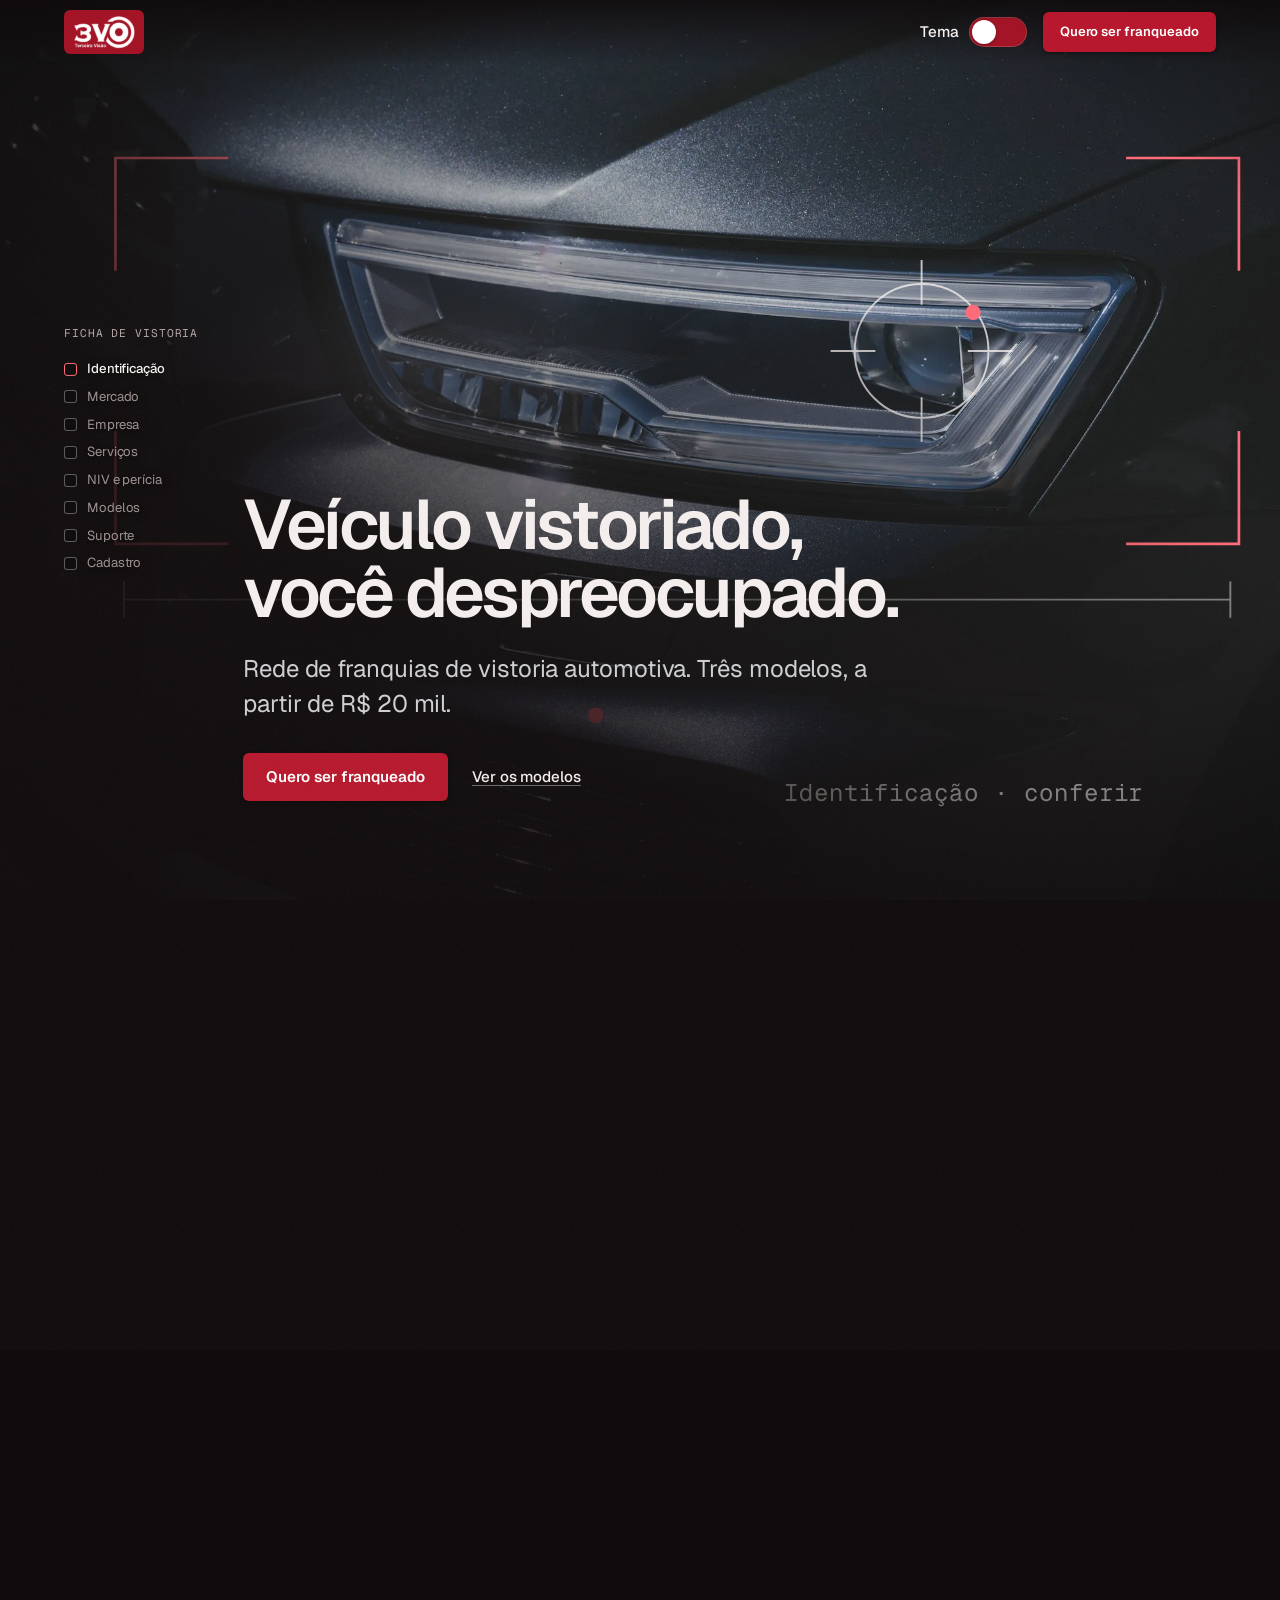
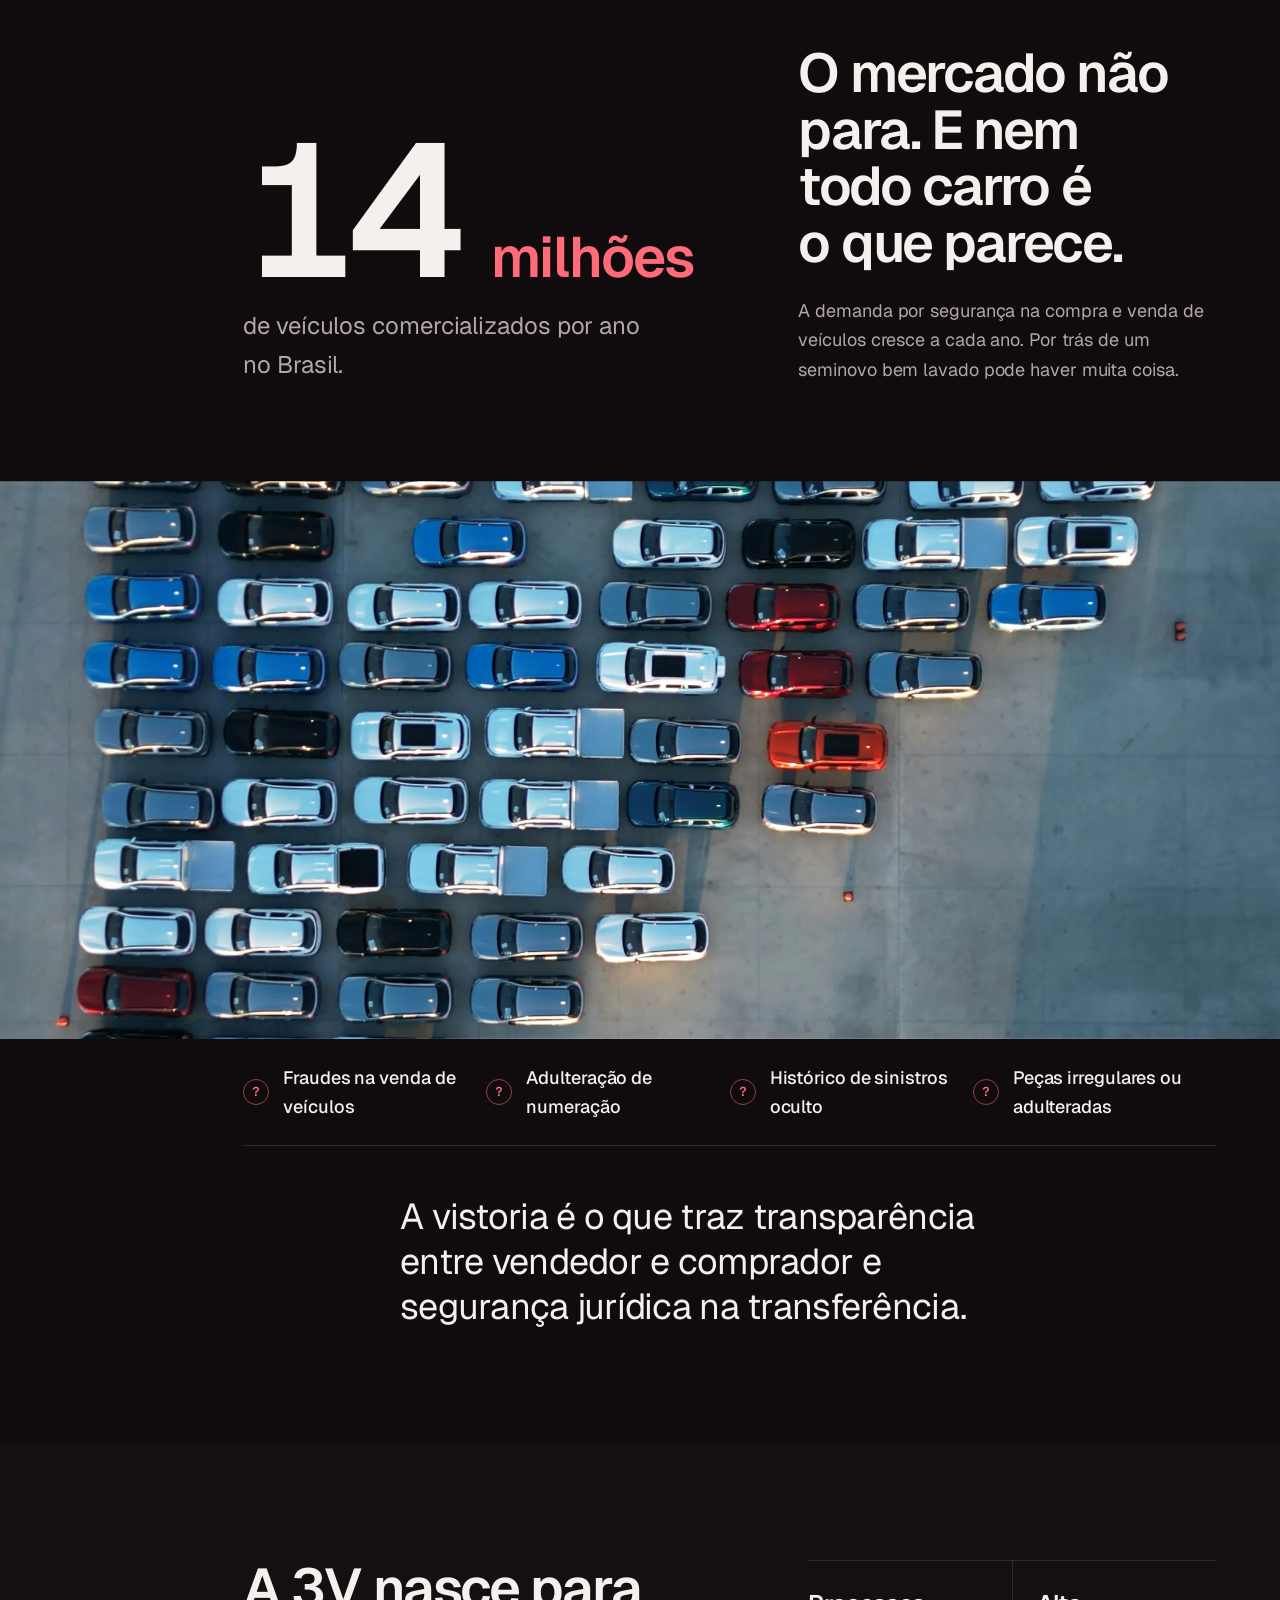
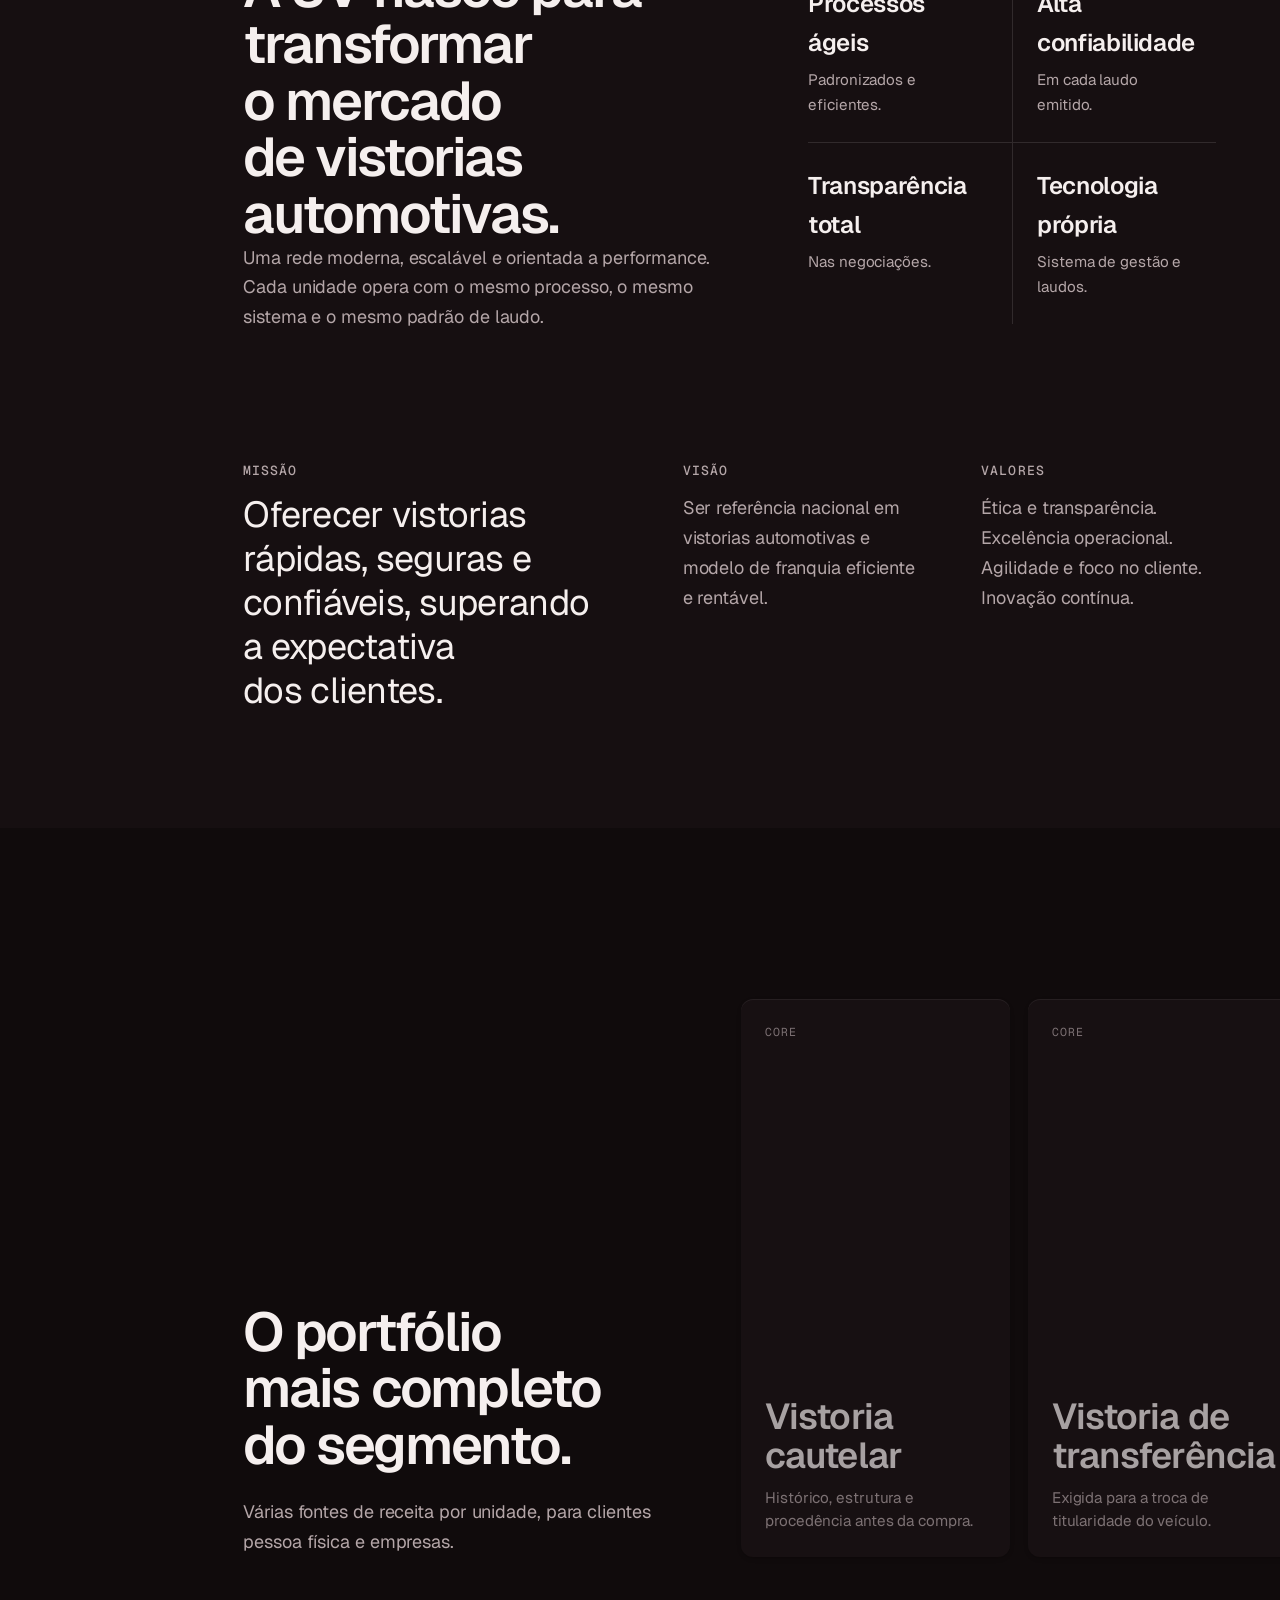
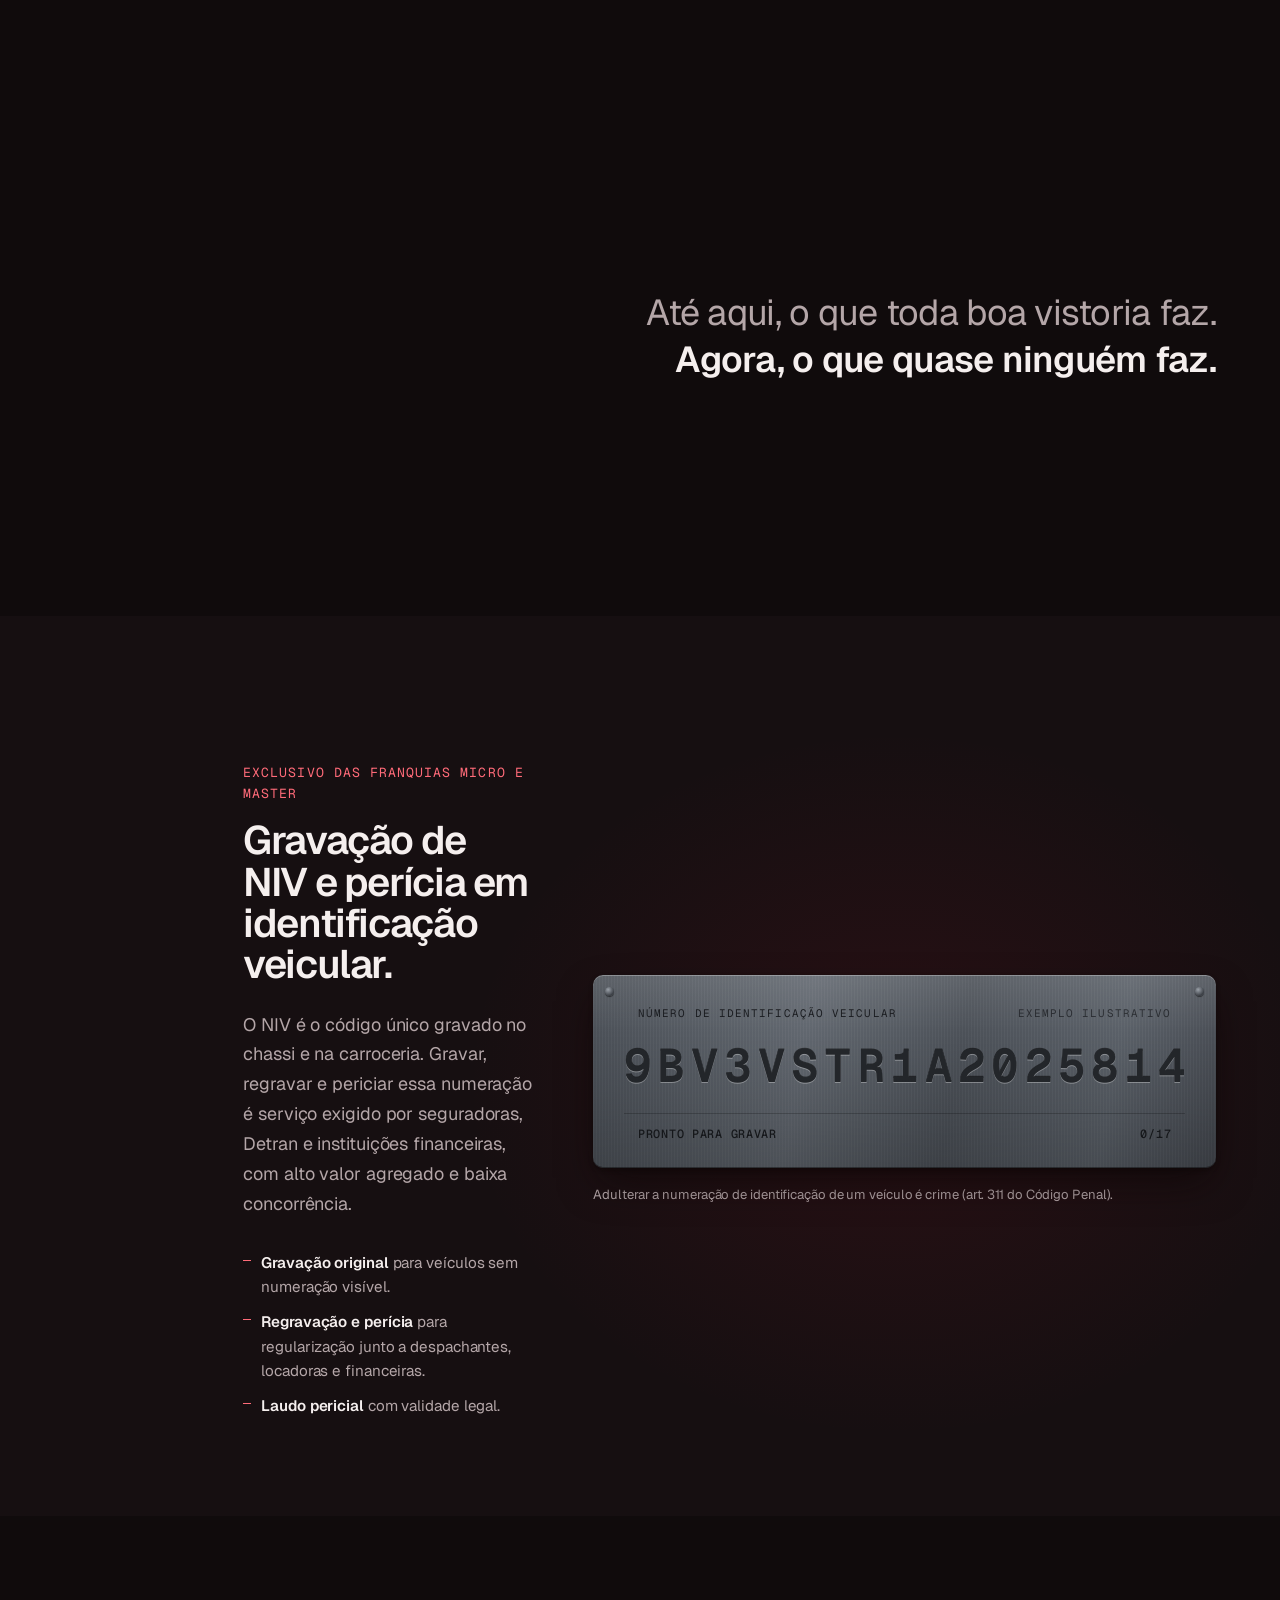
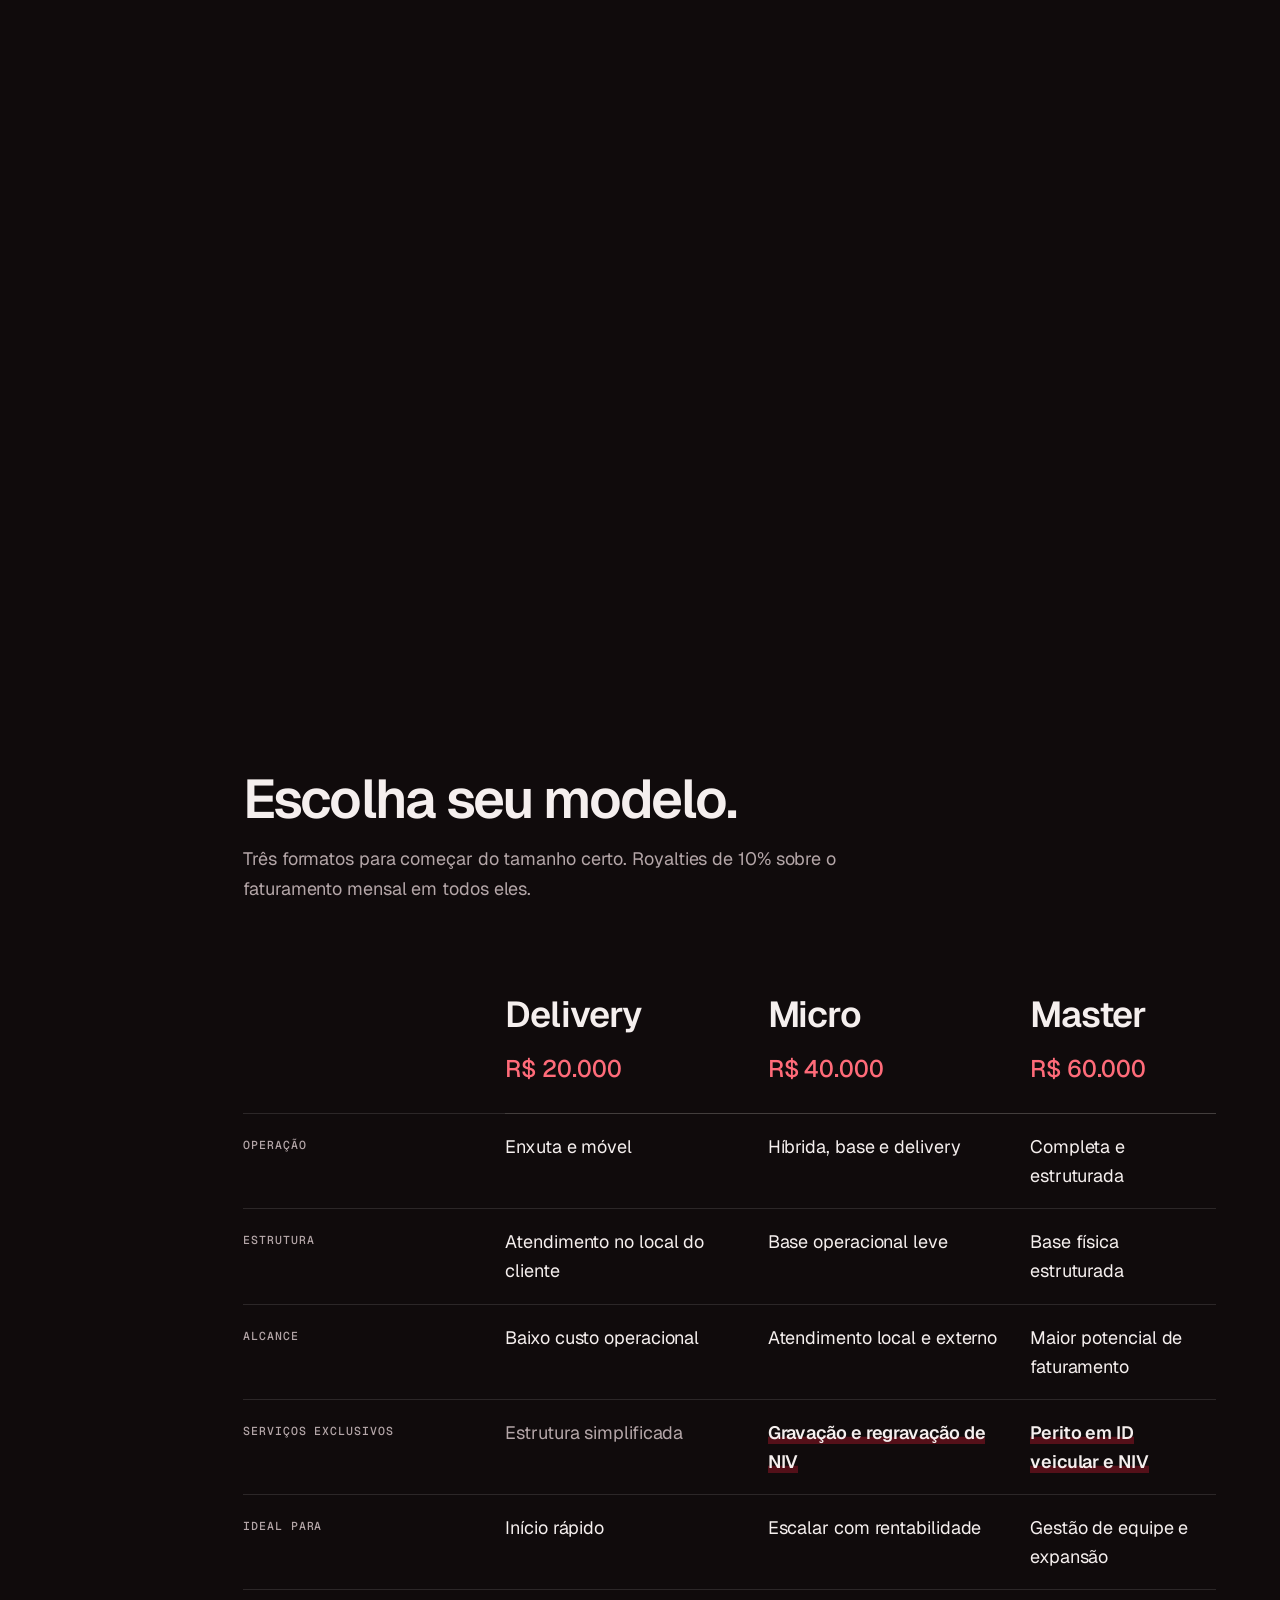
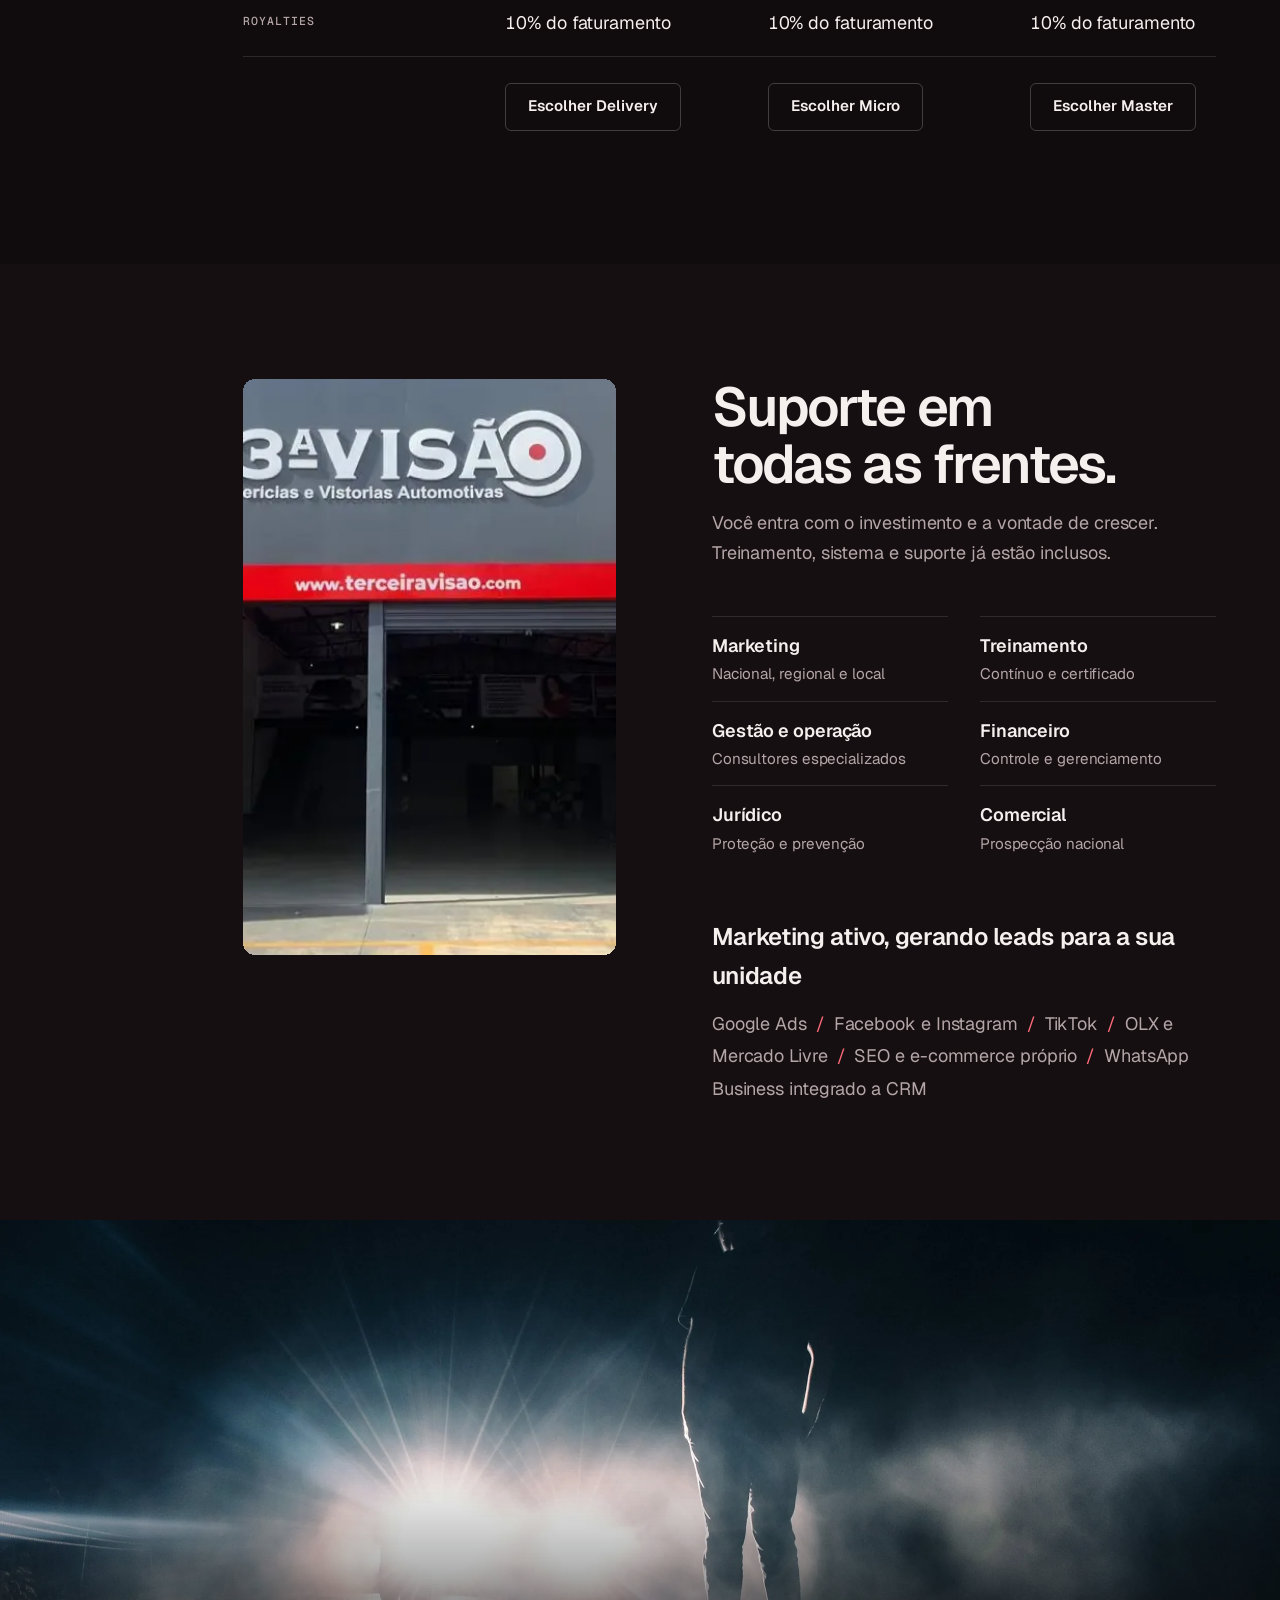
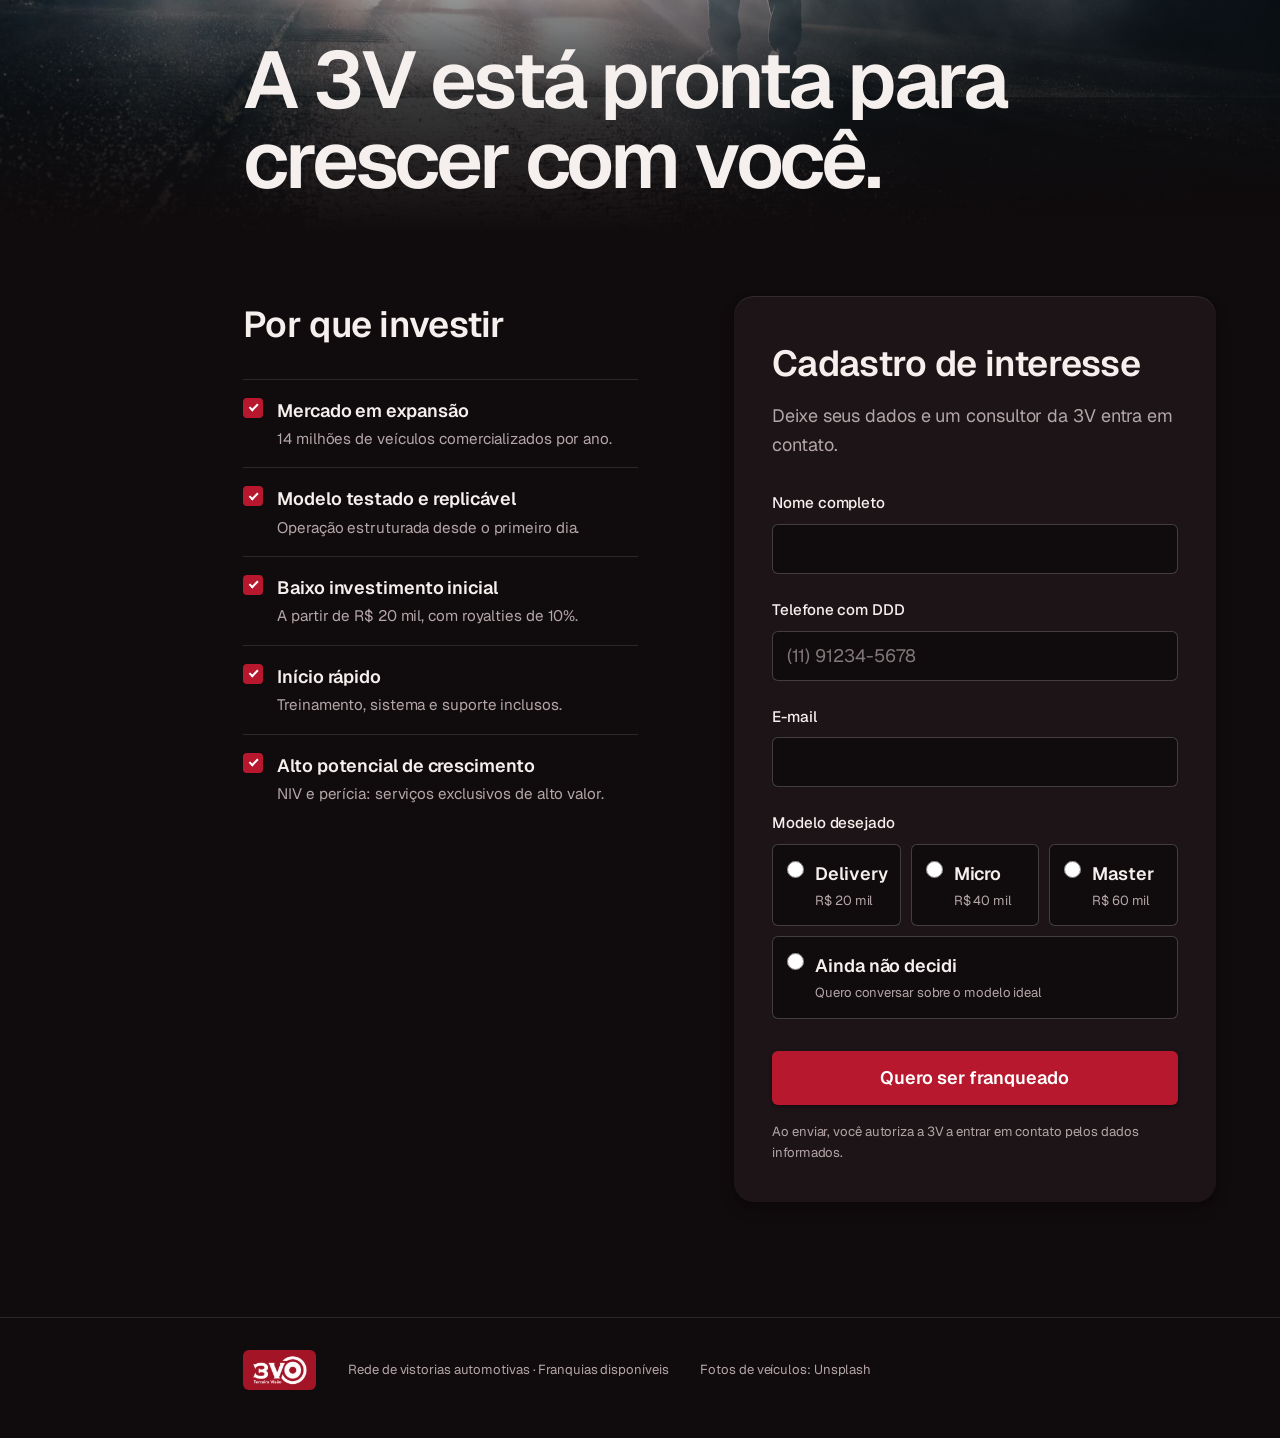
==== index.html @ a0741fe3 "Landing page de franquias 3V Vistoria Página única em HTML/CSS/JS, sem build: - capa em camadas com " ====
<!doctype html>
<html lang="pt-BR">
<head>
<meta charset="utf-8">
<meta name="viewport" content="width=device-width, initial-scale=1, viewport-fit=cover">
<title>3V · Franquias de vistoria automotiva</title>
<meta name="description" content="Rede de franquias de vistoria automotiva. Três modelos de franquia, a partir de R$ 20 mil, com gravação de NIV, perícia veicular e suporte completo.">
<meta name="theme-color" content="#100b0c">
<meta property="og:title" content="3V · Seja um franqueado">
<meta property="og:description" content="Veículo vistoriado, você despreocupado. Três modelos de franquia, a partir de R$ 20 mil.">
<meta property="og:image" content="assets/img/hero.webp">
<link rel="icon" id="favicon" href="data:image/svg+xml,<svg xmlns='http://www.w3.org/2000/svg' viewBox='0 0 32 32'><rect width='32' height='32' rx='7' fill='%23a31526'/><text x='15' y='21.5' font-family='Arial' font-weight='700' font-size='14' fill='white' text-anchor='middle'>3V</text></svg>">
<script>
  /* Escolhe a marca antes da primeira pintura, para não piscar a paleta errada.
     ?logo=1 ou ?logo=2 na URL vence; depois vale a última escolha do visitante. */
  (function () {
    var b = '1';
    try {
      var q = new URLSearchParams(location.search).get('logo');
      b = (q === '1' || q === '2') ? q : (localStorage.getItem('3v-logo') || '1');
    } catch (e) {}
    document.documentElement.setAttribute('data-brand', b === '2' ? '2' : '1');
  })();
</script>
<link rel="preconnect" href="https://fonts.googleapis.com">
<link rel="preconnect" href="https://fonts.gstatic.com" crossorigin>
<link href="https://fonts.googleapis.com/css2?family=Geist:wght@400;500;600;700&family=Geist+Mono:wght@400;500;600&display=swap" rel="stylesheet">
<link rel="preload" as="image" href="assets/img/hero.webp">
<link rel="stylesheet" href="scrollcraft.css">
<link rel="stylesheet" href="site.css">
</head>
<body>

<a class="skip" href="#cadastro">Ir para o cadastro</a>
<span data-sc-progress></span>
<div class="sc-grain" aria-hidden="true"></div>

<header class="bar">
  <a class="mark" href="#capa" aria-label="3V Terceira Visão, início">
    <img class="mark__img--1" src="assets/img/logo1-mark.png" width="738" height="402" alt="">
    <img class="mark__img--2" src="assets/img/logo2-mark.png" width="784" height="416" alt="">
  </a>
  <div class="bar__right">
    <button type="button" class="tema" role="switch" aria-checked="false" aria-label="Tema: alterna entre o logo 1 (vinho) e o logo 2 (grafite)">
      <span class="tema__label" aria-hidden="true">Tema</span>
      <span class="tema__track" aria-hidden="true"><span class="tema__knob"></span></span>
    </button>
    <a class="btn btn--sm" href="#cadastro">Quero ser franqueado</a>
  </div>
</header>

<!-- A ficha de vistoria: o checklist do laudo. Cada item vira "conforme"
     quando o visitante passa por ele. Abaixo de 1200px fica oculta. -->
<nav class="ficha" aria-label="Ficha de vistoria">
  <p class="ficha__title">Ficha de vistoria</p>
  <ol class="ficha__list">
    <li><a href="#capa" data-ficha="capa"><span class="ficha__box" aria-hidden="true"></span>Identificação</a></li>
    <li><a href="#mercado" data-ficha="mercado"><span class="ficha__box" aria-hidden="true"></span>Mercado</a></li>
    <li><a href="#empresa" data-ficha="empresa"><span class="ficha__box" aria-hidden="true"></span>Empresa</a></li>
    <li><a href="#servicos" data-ficha="servicos"><span class="ficha__box" aria-hidden="true"></span>Serviços</a></li>
    <li><a href="#niv" data-ficha="niv"><span class="ficha__box" aria-hidden="true"></span>NIV e perícia</a></li>
    <li><a href="#modelos" data-ficha="modelos"><span class="ficha__box" aria-hidden="true"></span>Modelos</a></li>
    <li><a href="#suporte" data-ficha="suporte"><span class="ficha__box" aria-hidden="true"></span>Suporte</a></li>
    <li><a href="#cadastro" data-ficha="cadastro"><span class="ficha__box" aria-hidden="true"></span>Cadastro</a></li>
  </ol>
</nav>

<main>

  <!-- 1 · CAPA: pin curto com cinco planos em ritmos diferentes -->
  <section id="capa" class="capa" data-sc-act="pin" data-sc-span="1.7">
    <div data-sc-stage class="capa__stage">
      <div class="capa__scene" aria-hidden="true">
        <img class="capa__photo" src="assets/img/hero.webp" width="2400" height="1800" alt="" fetchpriority="high">
        <div class="capa__beam"></div>
        <svg class="capa__reticle" viewBox="0 0 2400 1800" preserveAspectRatio="none" focusable="false">
          <g class="ret ret--frame">
            <path pathLength="1" d="M500 820 V690 H630"/>
            <path pathLength="1" d="M1680 690 H1810 V820"/>
            <path pathLength="1" d="M1810 1010 V1140 H1680"/>
            <path pathLength="1" d="M630 1140 H500 V1010"/>
          </g>
          <g class="ret ret--lens">
            <circle cx="1440" cy="915" r="78" pathLength="1"/>
            <path pathLength="1" d="M1440 810 V860 M1440 970 V1020 M1335 915 H1385 M1495 915 H1545"/>
          </g>
          <g class="ret ret--dim">
            <path pathLength="1" d="M510 1205 H1800 M510 1185 V1225 M1800 1185 V1225"/>
          </g>
          <g class="callout callout--a">
            <path pathLength="1" d="M1500 870 L1400 690 H1060"/>
            <circle cx="1500" cy="870" r="9"/>
            <text x="1070" y="668">Farol · íntegro</text>
          </g>
          <g class="callout callout--c">
            <path pathLength="1" d="M1060 1340 L1260 1460 H1740"/>
            <circle cx="1060" cy="1340" r="9"/>
            <text x="1280" y="1440">Identificação · conferir</text>
          </g>
        </svg>
      </div>
      <div class="capa__fore" aria-hidden="true"></div>
      <div class="sc-scrim capa__scrim" aria-hidden="true"></div>

      <div class="capa__copywrap">
        <div class="capa__copy" data-sc-cue="0 0.66 0 0.25">
          <h1 class="capa__title">Veículo vistoriado, você&nbsp;despreocupado.</h1>
          <p class="capa__sub">Rede de franquias de vistoria automotiva. Três modelos, a partir de R$&nbsp;20&nbsp;mil.</p>
          <div class="capa__actions">
            <a class="btn" href="#cadastro">Quero ser franqueado</a>
            <a class="link" href="#modelos">Ver os modelos</a>
          </div>
        </div>
      </div>
      <p class="capa__second" data-sc-cue="0.62 0.98 0.2 0.1">Cada detalhe conferido. Cada laudo, padronizado.</p>
    </div>
  </section>

  <!-- 2 · MERCADO: count + reveal. Inquietação. -->
  <section id="mercado" class="mercado">
    <div class="wrap mercado__grid">
      <div class="mercado__fig" data-sc-in>
        <p class="mercado__num"><span data-sc-count="0 14" data-sc-count-ms="1500">14</span><span class="mercado__unit">milhões</span></p>
        <p class="mercado__cap">de veículos comercializados por ano no Brasil.</p>
      </div>
      <div class="mercado__text sc-stack" data-sc-in data-sc-stagger="60">
        <h2 class="h2">O mercado não para. E nem todo carro é o que parece.</h2>
        <p class="body">A demanda por segurança na compra e venda de veículos cresce a cada ano. Por trás de um seminovo bem lavado pode haver muita coisa.</p>
      </div>
    </div>
    <div class="mercado__photo-act" data-sc-act="flow">
      <figure class="mercado__photo" data-sc-reveal="up" data-sc-reveal-at="0.12 0.5">
        <img src="assets/img/patio.webp" width="2200" height="1650" alt="Vista aérea de um pátio com centenas de carros estacionados em fileiras." loading="lazy">
      </figure>
    </div>
    <div class="wrap">
      <ul class="riscos" data-sc-in data-sc-stagger="50">
        <li><span class="riscos__flag" aria-hidden="true">?</span><span>Fraudes na venda de veículos</span></li>
        <li><span class="riscos__flag" aria-hidden="true">?</span><span>Adulteração de numeração</span></li>
        <li><span class="riscos__flag" aria-hidden="true">?</span><span>Histórico de sinistros oculto</span></li>
        <li><span class="riscos__flag" aria-hidden="true">?</span><span>Peças irregulares ou adulteradas</span></li>
      </ul>
      <p class="mercado__close" data-sc-in>A vistoria é o que traz transparência entre vendedor e comprador e segurança jurídica na transferência.</p>
    </div>
  </section>

  <!-- 3 · EMPRESA: flow + in. Alívio. -->
  <section id="empresa" class="empresa">
    <div class="wrap empresa__grid">
      <div class="empresa__lead sc-stack" data-sc-in data-sc-stagger="60">
        <h2 class="h2">A 3V nasce para transformar o mercado de vistorias automotivas.</h2>
        <p class="body">Uma rede moderna, escalável e orientada a performance. Cada unidade opera com o mesmo processo, o mesmo sistema e o mesmo padrão de laudo.</p>
      </div>
      <dl class="pilares" data-sc-in data-sc-stagger="70">
        <div><dt>Processos ágeis</dt><dd>Padronizados e eficientes.</dd></div>
        <div><dt>Alta confiabilidade</dt><dd>Em cada laudo emitido.</dd></div>
        <div><dt>Transparência total</dt><dd>Nas negociações.</dd></div>
        <div><dt>Tecnologia própria</dt><dd>Sistema de gestão e laudos.</dd></div>
      </dl>
    </div>
    <div class="wrap mvv" data-sc-in data-sc-stagger="70">
      <div class="mvv__missao">
        <h3 class="mvv__k">Missão</h3>
        <p class="mvv__lede">Oferecer vistorias rápidas, seguras e confiáveis, superando a expectativa dos clientes.</p>
      </div>
      <div>
        <h3 class="mvv__k">Visão</h3>
        <p class="body">Ser referência nacional em vistorias automotivas e modelo de franquia eficiente e rentável.</p>
      </div>
      <div>
        <h3 class="mvv__k">Valores</h3>
        <p class="body">Ética e transparência. Excelência operacional. Agilidade e foco no cliente. Inovação contínua.</p>
      </div>
    </div>
  </section>

  <!-- 4 · SERVIÇOS: pan. Amplitude. -->
  <section id="servicos" class="servicos" data-sc-act="pan" data-sc-span="2.7">
    <div data-sc-stage class="servicos__stage">
      <div class="rail" data-sc-pan="0.04">
        <div class="rail__lead">
          <h2 class="h2">O portfólio mais completo do segmento.</h2>
          <p class="body">Várias fontes de receita por unidade, para clientes pessoa física e empresas.</p>
        </div>
        <article class="ficha-s"><p class="tag">Core</p><h3>Vistoria cautelar</h3><p>Histórico, estrutura e procedência antes da compra.</p></article>
        <article class="ficha-s"><p class="tag">Core</p><h3>Vistoria de transferência</h3><p>Exigida para a troca de titularidade do veículo.</p></article>
        <figure class="ficha-s ficha-s--photo"><img src="assets/img/farol-detalhe.webp" width="1400" height="1867" alt="Farol de um carro preto em detalhe, com reflexos de luz na lataria." loading="lazy"></figure>
        <article class="ficha-s"><p class="tag">Core</p><h3>Vistoria de avaliação</h3><p>Base técnica para precificar compra, venda e financiamento.</p></article>
        <article class="ficha-s"><p class="tag">B2B</p><h3>Vistoria para frotas</h3><p>Rotina de inspeção para locadoras e empresas.</p></article>
        <article class="ficha-s"><p class="tag">Premium</p><h3>Inspeções personalizadas</h3><p>Escopo sob medida para cada cliente corporativo.</p></article>
        <figure class="ficha-s ficha-s--photo"><img src="assets/img/farol-chuva.webp" width="1400" height="2493" alt="Farol de um carro escuro coberto de gotas de chuva." loading="lazy"></figure>
        <article class="ficha-s ficha-s--accent"><p class="tag">Diferencial</p><h3>Gravação de NIV</h3><p>Numeração de identificação veicular gravada no chassi.</p></article>
        <article class="ficha-s ficha-s--accent"><p class="tag">Diferencial</p><h3>Regravação de NIV</h3><p>Para veículos sem numeração visível ou legível.</p></article>
        <article class="ficha-s ficha-s--accent"><p class="tag">Diferencial</p><h3>Perito em ID veicular</h3><p>Laudo pericial com validade legal.</p></article>
        <div class="rail__note">
          <p class="body">Atende revendas e concessionárias, locadoras e frotas, bancos e financeiras, despachantes, seguradoras e proteção veicular, e pessoas físicas.</p>
        </div>
      </div>
    </div>
  </section>

  <!-- 5 · PAUSA: silêncio autoral antes do pico -->
  <section class="pausa" aria-label="Transição">
    <p class="pausa__line" data-sc-in>Até aqui, o que toda boa vistoria faz.<br><span>Agora, o que quase ninguém faz.</span></p>
  </section>

  <!-- 6 · NIV: o pico. A rolagem grava o número do chassi e o perito confere. -->
  <section id="niv" class="niv" data-sc-act="pin" data-sc-span="3.6">
    <div data-sc-stage class="niv__stage">
      <div class="niv__copy">
        <p class="eyebrow">Exclusivo das franquias Micro e Master</p>
        <h2 class="h2">Gravação de NIV e perícia em identificação veicular.</h2>
        <p class="body">O NIV é o código único gravado no chassi e na carroceria. Gravar, regravar e periciar essa numeração é serviço exigido por seguradoras, Detran e instituições financeiras, com alto valor agregado e baixa concorrência.</p>
        <ul class="niv__steps">
          <li><strong>Gravação original</strong> para veículos sem numeração visível.</li>
          <li><strong>Regravação e perícia</strong> para regularização junto a despachantes, locadoras e financeiras.</li>
          <li><strong>Laudo pericial</strong> com validade legal.</li>
        </ul>
      </div>

      <div class="plate-wrap">
        <div class="plate" data-niv data-sc-verify-state="0:0">
          <p class="plate__label"><span>Número de identificação veicular</span><span>Exemplo ilustrativo</span></p>
          <p class="plate__code" aria-label="Exemplo de NIV: 9BV3VSTR1A2025814">
            <span>9</span><span>B</span><span>V</span><span>3</span><span>V</span><span>S</span><span>T</span><span>R</span><span>1</span><span>A</span><span>2</span><span>0</span><span>2</span><span>5</span><span>8</span><span>1</span><span>4</span>
          </p>
          <div class="plate__lens" aria-hidden="true"></div>
          <p class="plate__status" aria-hidden="true"><span class="plate__phase">Pronto para gravar</span><span class="plate__count"></span></p>
          <p class="plate__stamp" aria-hidden="true">Numeração conferida<br><span>Laudo pericial emitido</span></p>
        </div>
        <p class="niv__law">Adulterar a numeração de identificação de um veículo é crime (art. 311 do Código Penal).</p>
      </div>
    </div>
  </section>

  <!-- 7 · MODELOS: tabela. Clareza. -->
  <section id="modelos" class="modelos">
    <div class="wrap">
      <div class="modelos__head sc-stack" data-sc-in data-sc-stagger="60">
        <h2 class="h2">Escolha seu modelo.</h2>
        <p class="body">Três formatos para começar do tamanho certo. Royalties de 10% sobre o faturamento mensal em todos eles.</p>
      </div>
      <div class="tabela-wrap" data-sc-in>
        <table class="tabela">
          <caption class="sr-only">Comparativo dos modelos de franquia 3V</caption>
          <thead>
            <tr>
              <td></td>
              <th scope="col"><span class="tabela__nome">Delivery</span><span class="tabela__preco">R$ 20.000</span></th>
              <th scope="col"><span class="tabela__nome">Micro</span><span class="tabela__preco">R$ 40.000</span></th>
              <th scope="col"><span class="tabela__nome">Master</span><span class="tabela__preco">R$ 60.000</span></th>
            </tr>
          </thead>
          <tbody>
            <tr><th scope="row">Operação</th><td data-l="Operação">Enxuta e móvel</td><td data-l="Operação">Híbrida, base e delivery</td><td data-l="Operação">Completa e estruturada</td></tr>
            <tr><th scope="row">Estrutura</th><td data-l="Estrutura">Atendimento no local do cliente</td><td data-l="Estrutura">Base operacional leve</td><td data-l="Estrutura">Base física estruturada</td></tr>
            <tr><th scope="row">Alcance</th><td data-l="Alcance">Baixo custo operacional</td><td data-l="Alcance">Atendimento local e externo</td><td data-l="Alcance">Maior potencial de faturamento</td></tr>
            <tr><th scope="row">Serviços exclusivos</th><td data-l="Serviços exclusivos" class="tabela__muted">Estrutura simplificada</td><td data-l="Serviços exclusivos"><span class="tabela__hl">Gravação e regravação de NIV</span></td><td data-l="Serviços exclusivos"><span class="tabela__hl">Perito em ID veicular e NIV</span></td></tr>
            <tr><th scope="row">Ideal para</th><td data-l="Ideal para">Início rápido</td><td data-l="Ideal para">Escalar com rentabilidade</td><td data-l="Ideal para">Gestão de equipe e expansão</td></tr>
            <tr><th scope="row">Royalties</th><td data-l="Royalties">10% do faturamento</td><td data-l="Royalties">10% do faturamento</td><td data-l="Royalties">10% do faturamento</td></tr>
            <tr class="tabela__cta"><td></td>
              <td><a class="btn btn--ghost" href="#cadastro" data-escolher="delivery">Escolher Delivery</a></td>
              <td><a class="btn btn--ghost" href="#cadastro" data-escolher="micro">Escolher Micro</a></td>
              <td><a class="btn btn--ghost" href="#cadastro" data-escolher="master">Escolher Master</a></td>
            </tr>
          </tbody>
        </table>
      </div>
    </div>
  </section>

  <!-- 8 · SUPORTE: parallax na coluna de mídia. Segurança. -->
  <section id="suporte" class="suporte" data-sc-act="flow">
    <div class="wrap suporte__grid">
      <figure class="suporte__media">
        <div class="suporte__img" data-sc-parallax="-1.1">
          <img src="assets/img/fachada.webp" width="1024" height="768" alt="Fachada de uma unidade 3ª Visão, com o letreiro Perícias e Vistorias Automotivas e o portão aberto." loading="lazy">
        </div>
      </figure>
      <div class="suporte__text">
        <div class="sc-stack" data-sc-in data-sc-stagger="60">
          <h2 class="h2">Suporte em todas as frentes.</h2>
          <p class="body">Você entra com o investimento e a vontade de crescer. Treinamento, sistema e suporte já estão inclusos.</p>
        </div>
        <div class="ledgers">
          <dl class="ledger" data-sc-in data-sc-stagger="50">
            <div><dt>Marketing</dt><dd>Nacional, regional e local</dd></div>
            <div><dt>Treinamento</dt><dd>Contínuo e certificado</dd></div>
            <div><dt>Gestão e operação</dt><dd>Consultores especializados</dd></div>
            <div><dt>Financeiro</dt><dd>Controle e gerenciamento</dd></div>
            <div><dt>Jurídico</dt><dd>Proteção e prevenção</dd></div>
            <div><dt>Comercial</dt><dd>Prospecção nacional</dd></div>
          </dl>
          <div class="mkt" data-sc-in>
            <h3 class="mkt__title">Marketing ativo, gerando leads para a sua unidade</h3>
            <p class="mkt__list">Google Ads <span aria-hidden="true">/</span> Facebook e Instagram <span aria-hidden="true">/</span> TikTok <span aria-hidden="true">/</span> OLX e Mercado Livre <span aria-hidden="true">/</span> SEO e e-commerce próprio <span aria-hidden="true">/</span> WhatsApp Business integrado a CRM</p>
          </div>
        </div>
      </div>
    </div>
  </section>

  <!-- 9 · CADASTRO: a assinatura do laudo. Decisão. -->
  <section id="cadastro" class="cadastro">
    <figure class="cadastro__band">
      <img src="assets/img/neblina.webp" width="2200" height="1467" alt="Uma pessoa de pé diante dos faróis de um carro numa estrada com neblina, à noite." loading="lazy">
      <div class="sc-scrim sc-scrim--band" aria-hidden="true"></div>
      <h2 class="cadastro__title wrap">A 3V está pronta para crescer com você.</h2>
    </figure>

    <div class="wrap cadastro__grid">
      <div class="laudo" data-sc-in data-sc-stagger="60">
        <h3 class="laudo__title">Por que investir</h3>
        <ul class="laudo__list">
          <li><span class="laudo__ok" aria-hidden="true"></span><div><strong>Mercado em expansão</strong><span>14 milhões de veículos comercializados por ano.</span></div></li>
          <li><span class="laudo__ok" aria-hidden="true"></span><div><strong>Modelo testado e replicável</strong><span>Operação estruturada desde o primeiro dia.</span></div></li>
          <li><span class="laudo__ok" aria-hidden="true"></span><div><strong>Baixo investimento inicial</strong><span>A partir de R$ 20 mil, com royalties de 10%.</span></div></li>
          <li><span class="laudo__ok" aria-hidden="true"></span><div><strong>Início rápido</strong><span>Treinamento, sistema e suporte inclusos.</span></div></li>
          <li><span class="laudo__ok" aria-hidden="true"></span><div><strong>Alto potencial de crescimento</strong><span>NIV e perícia: serviços exclusivos de alto valor.</span></div></li>
        </ul>
      </div>

      <form class="form" id="form-cadastro" action="https://formsubmit.co/dani.augusto.gomes@hotmail.com" method="POST" novalidate>
        <h3 class="form__title">Cadastro de interesse</h3>
        <p class="form__intro">Deixe seus dados e um consultor da 3V entra em contato.</p>

        <input type="hidden" name="_subject" value="Novo cadastro de franqueado · 3V">
        <input type="hidden" name="_template" value="table">
        <input type="hidden" name="_captcha" value="false">
        <div class="hp" aria-hidden="true"><label>Não preencha<input type="text" name="_honey" tabindex="-1" autocomplete="off"></label></div>

        <div class="field">
          <label for="f-nome">Nome completo</label>
          <input id="f-nome" name="Nome" type="text" autocomplete="name" required minlength="3" aria-describedby="e-nome">
          <p class="field__err" id="e-nome" aria-live="polite"></p>
        </div>
        <div class="field">
          <label for="f-tel">Telefone com DDD</label>
          <input id="f-tel" name="Telefone" type="tel" inputmode="tel" autocomplete="tel-national" required placeholder="(11) 91234-5678" aria-describedby="e-tel">
          <p class="field__err" id="e-tel" aria-live="polite"></p>
        </div>
        <div class="field">
          <label for="f-email">E-mail</label>
          <input id="f-email" name="E-mail" type="email" autocomplete="email" required aria-describedby="e-email">
          <p class="field__err" id="e-email" aria-live="polite"></p>
        </div>

        <fieldset class="modelo" aria-describedby="e-modelo">
          <legend>Modelo desejado</legend>
          <label class="opt"><input type="radio" name="Modelo" value="Delivery (R$ 20.000)" data-modelo="delivery" required><span class="opt__name">Delivery</span><span class="opt__meta">R$ 20 mil</span></label>
          <label class="opt"><input type="radio" name="Modelo" value="Micro (R$ 40.000)" data-modelo="micro"><span class="opt__name">Micro</span><span class="opt__meta">R$ 40 mil</span></label>
          <label class="opt"><input type="radio" name="Modelo" value="Master (R$ 60.000)" data-modelo="master"><span class="opt__name">Master</span><span class="opt__meta">R$ 60 mil</span></label>
          <label class="opt opt--open"><input type="radio" name="Modelo" value="Ainda não decidi (aberto a negociar o modelo)" data-modelo="indeciso"><span class="opt__name">Ainda não decidi</span><span class="opt__meta">Quero conversar sobre o modelo ideal</span></label>
          <p class="field__err" id="e-modelo" aria-live="polite"></p>
        </fieldset>

        <button class="btn btn--full" type="submit">Quero ser franqueado</button>
        <p class="form__status" role="status" aria-live="polite"></p>
        <p class="form__legal">Ao enviar, você autoriza a 3V a entrar em contato pelos dados informados.</p>
      </form>

      <div class="form-done" hidden tabindex="-1">
        <p class="form-done__mark" aria-hidden="true"></p>
        <h3 class="form-done__title">Cadastro recebido.</h3>
        <p class="body">Obrigado, <span data-done-nome></span>. Um consultor da 3V vai falar com você em breve pelo telefone ou e-mail informado.</p>
      </div>
    </div>

    <footer class="foot wrap">
      <p class="mark mark--foot"><img class="mark__img--1" src="assets/img/logo1-mark.png" width="738" height="402" alt="3V Terceira Visão"><img class="mark__img--2" src="assets/img/logo2-mark.png" width="784" height="416" alt="3V Terceira Visão"></p>
      <p>Rede de vistorias automotivas · Franquias disponíveis</p>
      <p>Fotos de veículos: Unsplash</p>
    </footer>
  </section>

</main>

<script src="scrollcraft.js"></script>
<script>ScrollCraft.mount(document.body);</script>
<script src="site.js"></script>
</body>
</html>
---- scrollcraft.css ----
/* ============================================================================
   scrollcraft.css: the taste floor
   ----------------------------------------------------------------------------
   Two layers, and the split matters:

     TOKENS   what you override per brand. Colour roles, the type ramp, the
              spacing scale, elevation, motion. A brand is ~12 values.
     DEVICES  what the engine drives. Do not restyle these to taste; they are
              the mechanism. Style your own markup instead.

   Nothing here draws a "component". There are no card, badge, or pill classes,
   because a stylesheet that ships those is how every page built on it ends up
   with the same shapes. You get a floor and a vocabulary; the composition is
   yours.
   ========================================================================== */

/* ---------------------------------------------------------------- tokens -- */
:root {
  /* --- colour roles. Override these six and the page is rebranded. -------- */
  --sc-canvas:      #08090b;   /* the page ground. Drift interpolates this.   */
  --sc-surface:     #101217;   /* anything raised off the ground             */
  --sc-ink:         #f4f2ef;   /* primary text                               */
  --sc-ink-soft:    #9a9ba1;   /* secondary text. Tinted, never flat gray.   */
  --sc-accent:      #d8ff3e;   /* ONE accent. It owns a region, not confetti. */
  --sc-accent-ink:  #08090b;   /* text that sits on the accent               */

  --sc-hairline:    color-mix(in oklab, var(--sc-ink) 12%, transparent);
  --sc-hairline-strong: color-mix(in oklab, var(--sc-ink) 22%, transparent);

  /* --- type. Two families max. Display carries voice, text carries prose. - */
  --sc-font-display: "Instrument Sans", "Geist", system-ui, sans-serif;
  --sc-font-text:    "Geist", system-ui, sans-serif;
  --sc-font-mono:    "Geist Mono", ui-monospace, monospace;

  /* Fluid ramp. Tracking tightens as size grows because a face set at 6rem
     with 0 tracking reads loose; this is optical correction, not decoration. */
  --sc-t-xs:   clamp(0.75rem, 0.72rem + 0.15vw, 0.82rem);
  --sc-t-sm:   clamp(0.875rem, 0.84rem + 0.18vw, 0.95rem);
  --sc-t-base: clamp(1rem, 0.96rem + 0.22vw, 1.125rem);
  --sc-t-lg:   clamp(1.2rem, 1.1rem + 0.5vw, 1.5rem);
  --sc-t-xl:   clamp(1.6rem, 1.35rem + 1.2vw, 2.25rem);
  --sc-t-2xl:  clamp(2.1rem, 1.6rem + 2.4vw, 3.4rem);
  --sc-t-3xl:  clamp(2.8rem, 1.9rem + 4.2vw, 5rem);
  --sc-t-4xl:  clamp(3.4rem, 1.9rem + 6.6vw, 7.5rem);

  --sc-track-tight:  -0.035em;
  --sc-track-snug:   -0.02em;
  --sc-track-normal: -0.005em;
  --sc-track-wide:    0.08em;

  --sc-leading-none: 0.94;
  --sc-leading-tight: 1.06;
  --sc-leading-body: 1.62;

  --sc-measure: 62ch;

  /* --- space. 4px base: the useful middle steps an 8-only scale misses. --- */
  --sc-1: 0.25rem;  --sc-2: 0.5rem;   --sc-3: 0.75rem;  --sc-4: 1rem;
  --sc-5: 1.5rem;   --sc-6: 2rem;     --sc-7: 3rem;     --sc-8: 4rem;
  --sc-9: 6rem;     --sc-10: 8rem;    --sc-11: 12rem;

  /* Section rhythm is fluid so a phone doesn't inherit desktop air. */
  --sc-section: clamp(4.5rem, 9vw, 11rem);
  --sc-gutter:  clamp(1.25rem, 5vw, 5.5rem);
  --sc-maxw:    82rem;

  /* --- radius. Pick one scale for the page and hold it. ------------------- */
  --sc-r-sm: 6px;  --sc-r-md: 12px;  --sc-r-lg: 20px;  --sc-r-pill: 999px;

  /* --- elevation. Every shadow has an offset AND a soft blur, and is tinted
         to the canvas hue. A zero-offset coloured halo is decoration, not
         depth, so there isn't one here. ---------------------------------- */
  --sc-shadow-color: 220 40% 2%;
  --sc-e1: 0 1px 2px hsl(var(--sc-shadow-color) / 0.28),
           0 2px 6px -1px hsl(var(--sc-shadow-color) / 0.20);
  --sc-e2: 0 2px 4px hsl(var(--sc-shadow-color) / 0.24),
           0 8px 18px -4px hsl(var(--sc-shadow-color) / 0.30);
  --sc-e3: 0 4px 8px hsl(var(--sc-shadow-color) / 0.22),
           0 18px 40px -8px hsl(var(--sc-shadow-color) / 0.38),
           0 48px 90px -24px hsl(var(--sc-shadow-color) / 0.30);

  /* Edge light: a 1px top highlight sells a raised surface better than any
     amount of blur, because real raised things catch light on their lip. */
  --sc-edge: inset 0 1px 0 color-mix(in oklab, var(--sc-ink) 10%, transparent);

  /* --- motion. Built-in CSS easings are too weak for UI. ------------------ */
  --sc-ease-out:    cubic-bezier(0.23, 1, 0.32, 1);
  --sc-ease-in-out: cubic-bezier(0.77, 0, 0.175, 1);
  --sc-ease-drawer: cubic-bezier(0.32, 0.72, 0, 1);
  --sc-d-fast: 160ms;  --sc-d-base: 240ms;  --sc-d-slow: 420ms;

  --sc-z-stage: 1; --sc-z-copy: 20; --sc-z-chrome: 60;
}

/* --------------------------------------------------------------- reset -- */
*, *::before, *::after { box-sizing: border-box; }
html { -webkit-text-size-adjust: 100%; scroll-behavior: smooth; }
@media (prefers-reduced-motion: reduce) { html { scroll-behavior: auto; } }

body {
  margin: 0;
  background: var(--sc-canvas);
  color: var(--sc-ink);
  font-family: var(--sc-font-text);
  font-size: var(--sc-t-base);
  line-height: var(--sc-leading-body);
  letter-spacing: var(--sc-track-normal);
  -webkit-font-smoothing: antialiased;
  text-rendering: optimizeLegibility;
  font-synthesis-weight: none;
  overflow-x: clip;
}
img, video, canvas, svg { display: block; max-width: 100%; }
button, input, select, textarea { font: inherit; color: inherit; }

/* ------------------------------------------------- the browser surfaces --
   The parts you did not draw still carry the design. Selection, caret, focus
   ring, scrollbar and tabular numerals all ship with defaults that belong to no
   design system. Theming them is the cheapest signal that a page was built
   rather than assembled, and it is the step that gets skipped most reliably. */
::selection { background: var(--sc-accent); color: var(--sc-accent-ink); }
:root { caret-color: var(--sc-accent); accent-color: var(--sc-accent); }
:focus-visible {
  outline: 2px solid var(--sc-accent);
  outline-offset: 3px;
  border-radius: var(--sc-r-sm);
}
:where(a) { color: inherit; text-decoration-thickness: 1px; text-underline-offset: 0.22em; }
@supports (scrollbar-color: auto) {
  html { scrollbar-color: color-mix(in oklab, var(--sc-ink) 26%, transparent) transparent; scrollbar-width: thin; }
}
:where(table, .sc-nums, [data-sc-count]) { font-variant-numeric: tabular-nums; }

/* ----------------------------------------------------------- typography -- */
.sc-display {
  font-family: var(--sc-font-display);
  font-weight: 500;
  line-height: var(--sc-leading-none);
  letter-spacing: var(--sc-track-tight);
  text-wrap: balance;
  margin: 0;
}
.sc-display--xl { font-size: var(--sc-t-4xl); }
.sc-display--lg { font-size: var(--sc-t-3xl); }
.sc-display--md { font-size: var(--sc-t-2xl); letter-spacing: var(--sc-track-snug); }
.sc-lede {
  font-size: var(--sc-t-lg);
  line-height: 1.44;
  letter-spacing: var(--sc-track-snug);
  color: var(--sc-ink);
  max-width: 46ch;
  text-wrap: pretty;
  margin: 0;
}
.sc-body { max-width: var(--sc-measure); color: var(--sc-ink-soft); text-wrap: pretty; margin: 0; }
.sc-label {
  font-family: var(--sc-font-mono);
  font-size: var(--sc-t-xs);
  letter-spacing: var(--sc-track-wide);
  text-transform: uppercase;
  color: var(--sc-ink-soft);
}

/* ---------------------------------------------------------------- layout -- */
.sc-wrap { width: 100%; max-width: var(--sc-maxw); margin-inline: auto; padding-inline: var(--sc-gutter); }
.sc-section { padding-block: var(--sc-section); }
/* More space above a heading than below it: the gap belongs to the boundary,
   not to the pair. */
.sc-stack > * + * { margin-top: var(--sc-4); }
.sc-stack > :is(h1,h2,h3) { margin-top: var(--sc-7); }
.sc-stack > :is(h1,h2,h3):first-child { margin-top: 0; }
.sc-rule { height: 1px; border: 0; background: var(--sc-hairline); margin: 0; }

/* =============================================================== DEVICES ==
   Driven by the engine. Restyle your own markup, not these.                */

.sc-act--pinned { position: relative; }
.sc-stage {
  position: sticky; top: 0;
  height: 100vh; height: 100svh;
  overflow: clip;
  z-index: var(--sc-z-stage);
}

/* scrub / sequence media */
.sc-stage :is(video[data-sc-scrub], canvas[data-sc-sequence], .sc-stage__poster) {
  position: absolute; inset: 0;
  width: 100%; height: 100%;
  object-fit: cover;
}
video[data-sc-scrub] { opacity: 0; transition: opacity 380ms var(--sc-ease-out); }
.sc-has-clip video[data-sc-scrub] { opacity: 1; }
/* The poster is a live frame-holder, not a placeholder: it stays up until a
   real video frame has painted, which is what stops the blank-stage flash. */
.sc-stage__poster { z-index: 0; transition: opacity 380ms var(--sc-ease-out); }
.sc-has-clip .sc-stage__poster { opacity: 0; }

/* A scrim only where text sits. A full-frame darkening layer flattens the
   image everywhere to fix contrast in one corner. */
.sc-scrim {
  position: absolute; inset: 0; pointer-events: none; z-index: 1;
  background: linear-gradient(
    var(--sc-scrim-angle, 180deg),
    color-mix(in oklab, var(--sc-canvas) var(--sc-scrim-a, 78%), transparent) 0%,
    color-mix(in oklab, var(--sc-canvas) 30%, transparent) 42%,
    transparent 68%);
}
/* Point the scrim at the copy. A scrim gradient that darkens the top while the
   copy sits at the bottom fixes contrast nowhere and flattens the image
   everywhere, which is the most common way text-over-video goes wrong. */
.sc-scrim--bottom { --sc-scrim-angle: 0deg; }
.sc-scrim--left   { --sc-scrim-angle: 90deg; }
.sc-scrim--right  { --sc-scrim-angle: 270deg; }

/* Corner scrims, for copy anchored to a corner. An edge gradient has to darken
   a whole band across the frame to cover one corner; a corner gradient puts the
   density where the text is and leaves the rest of the image alone. Pair with
   .sc-copy--lead / .sc-copy--trail. */
.sc-scrim--lead {
  background: linear-gradient(to top right,
    color-mix(in oklab, var(--sc-canvas) 94%, transparent) 0%,
    color-mix(in oklab, var(--sc-canvas) 72%, transparent) 30%,
    color-mix(in oklab, var(--sc-canvas) 30%, transparent) 52%,
    transparent 72%);
}
.sc-scrim--trail {
  background: linear-gradient(to top left,
    color-mix(in oklab, var(--sc-canvas) 94%, transparent) 0%,
    color-mix(in oklab, var(--sc-canvas) 72%, transparent) 30%,
    color-mix(in oklab, var(--sc-canvas) 30%, transparent) 52%,
    transparent 72%);
}
/* A band across the bottom, for copy that spans the full width of the frame.
   That is what both corner anchors become below 860px, and it is also the right
   shape whenever the copy block is wider than a corner. */
.sc-scrim--band {
  background: linear-gradient(to top,
    color-mix(in oklab, var(--sc-canvas) 94%, transparent) 0%,
    color-mix(in oklab, var(--sc-canvas) 74%, transparent) 22%,
    color-mix(in oklab, var(--sc-canvas) 30%, transparent) 42%,
    transparent 58%);
}
.sc-scrim--vignette {
  background: radial-gradient(120% 90% at 50% 45%, transparent 40%,
              color-mix(in oklab, var(--sc-canvas) 70%, transparent) 100%);
}

/* copy over a stage.
   max-width is in rem, never ch. A `ch` on this container resolves against the
   CONTAINER's font-size (body size), not the display size of the heading inside
   it, so `max-width: 20ch` here silently produces a ~180px column and wraps a
   hero headline to six lines. Set a ch measure on the text element itself. */
.sc-copy {
  position: absolute; z-index: var(--sc-z-copy);
  inset-inline: var(--sc-gutter);
  max-width: min(46rem, 76vw);
  will-change: opacity, transform;
}
.sc-copy--lead   { left: var(--sc-gutter); bottom: clamp(3rem, 12vh, 9rem); }
/* inset-inline FIRST. It is the shorthand for left+right, so declaring it after
   `left: 50%` resets left to auto and the block drifts off the left edge. */
.sc-copy--center { inset-inline: auto; left: 50%; top: 50%; translate: -50% -50%; text-align: center; }
.sc-copy--trail  { inset-inline: auto; right: var(--sc-gutter); bottom: clamp(3rem, 12vh, 9rem); text-align: right; }

/* cue defaults: the engine writes opacity/transform inline, these are the
   pre-paint state so nothing flashes before the first read() */
[data-sc-cue] { opacity: 0; will-change: opacity, transform; }
.sc-ready [data-sc-cue] { transition: none; }

/* kinetic split */
.sc-split { display: inline-block; overflow: hidden; vertical-align: top; }
/* Descenders live below the baseline; a line mask clipped to the line box eats
   the tails off g, y, p, j. The padding buys them room back. */
.sc-split--line { display: block; padding-bottom: 0.14em; margin-bottom: -0.14em; }
.sc-split__i { display: inline-block; will-change: transform, opacity; }
.sc-is-split { opacity: 1 !important; }

/* horizontal rail */
[data-sc-pan] { display: flex; will-change: transform; }

/* reveal + parallax */
[data-sc-reveal] { will-change: clip-path; }
[data-sc-parallax] { will-change: transform; }

/* flow reveal (fires once) */
[data-sc-in], [data-sc-stagger] > * {
  opacity: 0;
  transform: translate3d(0, 14px, 0);
  transition: opacity 620ms var(--sc-ease-out), transform 620ms var(--sc-ease-out);
}
[data-sc-in].sc-in, [data-sc-stagger] > .sc-in { opacity: 1; transform: none; }

/* pointer devices */
[data-sc-tilt] { transform-style: preserve-3d; will-change: transform; }
[data-sc-magnet] { will-change: transform; }
/* isolation always; position only if nothing more specific already set it.
   Written with :where() (zero specificity) on purpose: a plain `position:
   relative` here has the same weight as `.sc-stage` and, being later in the
   file, silently wins. A stage carrying both attributes then stops being
   sticky and the whole act scrolls away instead of pinning. */
[data-sc-spotlight] { isolation: isolate; }
:where([data-sc-spotlight]) { position: relative; }
[data-sc-spotlight]::after {
  content: ""; position: absolute; inset: 0; pointer-events: none; z-index: 2;
  background: radial-gradient(
    28rem 28rem at calc(var(--sc-mx, 0.5) * 100%) calc(var(--sc-my, 0.5) * 100%),
    color-mix(in oklab, var(--sc-accent) 16%, transparent), transparent 70%);
  opacity: 0; transition: opacity var(--sc-d-slow) var(--sc-ease-out);
}
[data-sc-spotlight]:hover::after { opacity: 1; }

/* =========================================================== WORLDFLIGHT ==
   One fixed stage for the whole page. The only thing in document flow is the
   spacer, and it is empty. If you find yourself adding a section here, you want
   act mode instead: the moment a real block scrolls past the fixed stage, the
   page has a seam again and the whole point is gone.                        */

[data-sc-mode="worldflight"] { position: relative; }

.sc-world {
  position: fixed; inset: 0;
  overflow: clip;
  z-index: var(--sc-z-stage);
  background: var(--sc-canvas);
}

/* Every leg is mounted for the life of the page and stacked in the same box.
   The engine owns opacity, visibility and z-index here; do not set them. */
.sc-world__seg {
  position: absolute; inset: 0;
  opacity: 0;
  will-change: opacity;
}
.sc-world__seg > :is(video, img, canvas) {
  position: absolute; inset: 0;
  width: 100%; height: 100%;
  object-fit: cover;
}
/* The poster is the frame-holder AND the first camera move: the engine pushes
   it in slowly until a real decoded frame is available to replace it. */
.sc-world__poster {
  z-index: 0;
  transform-origin: 50% 50%;
  transition: opacity 420ms var(--sc-ease-out);
}
.sc-world__seg > video { z-index: 1; }
.sc-world__seg.sc-has-clip .sc-world__poster { opacity: 0; }
/* The act stylesheet lights a clip through its ancestor act. A worldflight leg
   has no act, so match the class the engine also writes on the clip itself. */
video[data-sc-scrub].sc-has-clip { opacity: 1; }

/* The copy layer is fixed too, and inert by default: the engine hands
   pointer-events back to a block only while it is actually legible. */
.sc-world__copy {
  position: fixed; inset: 0;
  z-index: var(--sc-z-copy);
  pointer-events: none;
}
.sc-world__scrim { position: absolute; inset: 0; pointer-events: none; z-index: 0; }
[data-sc-copy] {
  opacity: 0;
  pointer-events: none;
  will-change: opacity, transform;
}
.sc-ready [data-sc-copy] { transition: none; }

/* The track. Empty on purpose. */
.sc-world__spacer { pointer-events: none; }

/* scroll progress */
[data-sc-progress] {
  position: fixed; inset: 0 0 auto 0; height: 2px; z-index: var(--sc-z-chrome);
  background: var(--sc-accent); transform-origin: 0 50%; transform: scaleX(0);
  will-change: transform;
}

/* ----------------------------------------------------------- atmosphere --
   Depth is not only shadow. Grain keeps a flat dark ground from banding, and
   it is the difference between "a dark page" and "a lit room". */
.sc-grain { position: fixed; inset: 0; pointer-events: none; z-index: 3; opacity: 0.045; }
.sc-grain::before {
  content: ""; position: absolute; inset: -50%;
  background-image: url("data:image/svg+xml;utf8,<svg xmlns='http://www.w3.org/2000/svg' width='140' height='140'><filter id='n'><feTurbulence type='fractalNoise' baseFrequency='0.85' numOctaves='3'/></filter><rect width='140' height='140' filter='url(%23n)'/></svg>");
}

/* -------------------------------------------------------- reduced motion -- */
@media (prefers-reduced-motion: reduce) {
  /* Fewer and gentler, not zero. Opacity still carries the reveal so the page
     is comprehensible; every position change is dropped. */
  [data-sc-in], [data-sc-stagger] > * { transform: none; transition-duration: 220ms; }
  [data-sc-parallax], [data-sc-pan], .sc-split__i { transform: none !important; }
  /* A wipe is a position change too. Show reveal content settled. */
  [data-sc-reveal] { clip-path: none !important; }
  /* A rail's transform IS its navigation, not decoration. Zeroing it the way
     parallax and kinetic type are zeroed parks the act on its first screenful
     and makes everything past the fold unreachable: a device degrading into
     missing content. Hand the travel back to the reader as an ordinary scroll
     region instead, so the same items are all still gettable without motion.
     A build that would rather re-lay the rail out as a grid can still do that;
     this is the floor, not the ceiling. */
  [data-sc-act="pan"] .sc-stage,
  [data-sc-act="pan"] [data-sc-stage] {
    overflow-x: auto; overflow-y: hidden;
    overscroll-behavior-x: contain;
    scroll-snap-type: x proximity;
  }
  [data-sc-pan] > * { scroll-snap-align: center; }
  [data-sc-spotlight]::after { display: none; }
  /* A worldflight keeps its whole story here. No clip is ever fetched, so the
     posters are the film, and they cross-dissolve through exactly the same
     seams at exactly the same scroll positions. The push-in and the copy drift
     are the only things that go. */
  .sc-world__poster, [data-sc-copy] { transform: none !important; }
}

/* --------------------------------------------------------------- mobile -- */
@media (max-width: 860px) {
  .sc-copy { inset-inline: var(--sc-gutter); max-width: none; }
  .sc-copy--trail { text-align: left; }
  .sc-stage { height: 100svh; }
  /* .sc-copy--trail re-anchors to the left and spans the full width here, so a
     bottom-RIGHT corner gradient darkens the one corner the copy just left and
     guarantees a contrast failure over any bright clip. Point the density at
     the copy: the same band .sc-scrim--band paints. */
  .sc-scrim--trail {
    background: linear-gradient(to top,
      color-mix(in oklab, var(--sc-canvas) 94%, transparent) 0%,
      color-mix(in oklab, var(--sc-canvas) 74%, transparent) 22%,
      color-mix(in oklab, var(--sc-canvas) 30%, transparent) 42%,
      transparent 58%);
  }
}
---- site.css ----
/* V3 Vistoria · estilos da página.
   O engine (scrollcraft.css) é o mecanismo; aqui só tokens e markup próprio. */

:root {
  --sc-font-display: "Geist", system-ui, sans-serif;
  --sc-font-text:    "Geist", system-ui, sans-serif;
  --sc-font-mono:    "Geist Mono", ui-monospace, monospace;
  --margin: 0px;         /* coluna da ficha de vistoria (desktop largo) */
  --bar-h: 64px;
  --left: calc(var(--margin) + var(--sc-gutter));
}
@media (min-width: 1200px) {
  :root { --margin: clamp(176px, 14vw, 216px); }
}

/* ------------------------------------------------- as duas marcas --
   O seletor no cabeçalho troca data-brand no <html>. Cada logo traz a
   paleta da página: só tokens; o resto do CSS não sabe qual está ativa.
   --sc-accent preenche (botões, caixas). --accent-fg é o mesmo vermelho
   clareado para texto e traço sobre fundo escuro, que precisa de 4.5:1. */
:root, [data-brand="1"] {           /* Logo 1: branco sobre vinho */
  --sc-canvas:     #100b0c;
  --sc-surface:    #1c1416;
  --ground-2:      #160f11;
  --sc-ink:        #f5efee;
  --sc-ink-soft:   #b4a6a8;
  --sc-accent:     #b8182d;
  --sc-accent-ink: #ffffff;
  --accent-fg:     #ff6b79;
  --brand-tile:    #a31526;
  --sc-shadow-color: 350 40% 3%;
}
[data-brand="2"] {                  /* Logo 2: branco e ponto vermelho sobre grafite */
  --sc-canvas:     #1b2226;
  --sc-surface:    #263036;
  --ground-2:      #20282d;
  --sc-ink:        #f2f4f5;
  --sc-ink-soft:   #a9b3b9;
  --sc-accent:     #c41532;
  --sc-accent-ink: #ffffff;
  --accent-fg:     #ff7584;
  --brand-tile:    transparent;
  --sc-shadow-color: 205 30% 6%;
}
:focus-visible { outline-color: var(--accent-fg); }

/* ------------------------------------------------------------- base -- */
body { background: var(--sc-canvas); }
h1, h2, h3 { font-family: var(--sc-font-display); }
.sr-only { position: absolute; width: 1px; height: 1px; overflow: hidden; clip: rect(0 0 0 0); white-space: nowrap; }
.skip {
  position: fixed; left: 12px; top: -60px; z-index: 100;
  background: var(--sc-accent); color: var(--sc-accent-ink);
  padding: 10px 14px; border-radius: var(--sc-r-sm); font-weight: 600; text-decoration: none;
}
.skip:focus { top: 12px; }

.wrap {
  width: 100%;
  max-width: calc(var(--sc-maxw) + var(--margin));
  margin-inline: auto;
  padding-left: var(--left);
  padding-right: var(--sc-gutter);
}
.h2 {
  font-size: var(--sc-t-2xl);
  font-weight: 600;
  line-height: 1.04;
  letter-spacing: var(--sc-track-tight);
  text-wrap: balance;
  margin: 0;
  max-width: 20ch;
}
.body { color: var(--sc-ink-soft); max-width: 58ch; margin: 0; text-wrap: pretty; line-height: 1.66; }
.eyebrow {
  font-family: var(--sc-font-mono); font-size: var(--sc-t-xs);
  letter-spacing: var(--sc-track-wide); text-transform: uppercase;
  color: var(--accent-fg); margin: 0 0 var(--sc-4);
}

/* ---------------------------------------------------------- botões -- */
.btn {
  display: inline-flex; align-items: center; justify-content: center;
  min-height: 48px; padding: 0 22px;
  background: var(--sc-accent); color: var(--sc-accent-ink);
  border: 1px solid transparent; border-radius: var(--sc-r-sm);
  font-weight: 600; font-size: var(--sc-t-sm); letter-spacing: 0;
  text-decoration: none; white-space: nowrap; cursor: pointer;
  box-shadow: var(--sc-e1);
  transition: background-color 160ms var(--sc-ease-out), transform 120ms var(--sc-ease-out), box-shadow 160ms var(--sc-ease-out);
}
.btn:active { transform: translateY(1px) scale(0.98); }
.btn[disabled] { opacity: 0.6; cursor: progress; }
@media (hover: hover) and (pointer: fine) {
  .btn:hover { background: color-mix(in oklab, var(--sc-accent) 86%, white); box-shadow: var(--sc-e2); }
  .btn--ghost:hover { background: color-mix(in oklab, var(--sc-accent) 12%, transparent); }
}
.btn--sm { min-height: 40px; padding: 0 16px; font-size: var(--sc-t-xs); }
.btn--ghost {
  background: transparent; color: var(--sc-ink);
  border-color: var(--sc-hairline-strong); box-shadow: none;
}
.btn--full { width: 100%; min-height: 54px; font-size: var(--sc-t-base); }
.link {
  color: var(--sc-ink); font-weight: 500; font-size: var(--sc-t-sm);
  text-decoration: underline; text-decoration-color: color-mix(in oklab, var(--sc-ink) 40%, transparent);
  transition: text-decoration-color 160ms var(--sc-ease-out);
}
.link:hover { text-decoration-color: var(--accent-fg); }

/* ----------------------------------------------------------- barra -- */
.bar {
  position: fixed; inset: 0 0 auto 0; z-index: var(--sc-z-chrome);
  height: var(--bar-h);
  display: flex; align-items: center; justify-content: space-between;
  padding-inline: var(--sc-gutter);
  background: linear-gradient(to bottom, color-mix(in oklab, var(--sc-canvas) 82%, transparent), transparent);
}
.mark {
  display: inline-flex; align-items: center; text-decoration: none; margin: 0;
  background: var(--brand-tile); border-radius: 6px;
  padding: 5px 9px;
}
[data-brand="2"] .mark { padding-inline: 0; }
.mark img { height: 34px; width: auto; }
.mark__img--2, [data-brand="2"] .mark__img--1 { display: none; }
[data-brand="2"] .mark__img--2 { display: block; }

/* seletor de logo: funciona como um seletor de tema claro/escuro */
.bar__right { display: flex; align-items: center; gap: 12px; }
.tema {
  display: inline-flex; align-items: center; gap: 10px;
  min-height: 44px; padding: 0 4px;
  border: 0; background: transparent; cursor: pointer;
  color: var(--sc-ink); font-size: var(--sc-t-sm); font-weight: 500;
  border-radius: var(--sc-r-pill);
}
.tema__track {
  position: relative; display: block;
  width: 58px; height: 30px; border-radius: 999px;
  background: #a31526;
  box-shadow: inset 0 0 0 1px rgb(255 255 255 / 0.16), inset 0 1px 2px rgb(0 0 0 / 0.3);
  transition: background-color 220ms var(--sc-ease-out);
}
.tema__knob {
  position: absolute; top: 3px; left: 3px;
  width: 24px; height: 24px; border-radius: 50%;
  background: #fff;
  box-shadow: 0 1px 3px rgb(0 0 0 / 0.35);
  transition: transform 240ms var(--sc-ease-out);
}
[data-brand="2"] .tema__track { background: #33404a; }
[data-brand="2"] .tema__knob { transform: translateX(28px); }
.tema:active .tema__knob { scale: 0.92; }
@media (prefers-reduced-motion: reduce) { .tema__track, .tema__knob { transition: none; } }
@media (max-width: 560px) {
  .bar .btn--sm { display: none; }
  .mark img { height: 30px; }
}

/* --------------------------------------------- ficha de vistoria (nav) -- */
.ficha { display: none; }
@media (min-width: 1200px) {
  .ficha {
    display: block;
    position: fixed; z-index: var(--sc-z-chrome);
    left: var(--sc-gutter); top: 50%; translate: 0 -50%;
    width: calc(var(--margin) - 24px);
  }
}
.ficha__title {
  font-family: var(--sc-font-mono); font-size: 0.7rem; letter-spacing: var(--sc-track-wide);
  text-transform: uppercase; color: var(--sc-ink-soft); margin: 0 0 14px;
}
.ficha__list { list-style: none; margin: 0; padding: 0; display: grid; gap: 2px; }
.ficha__list a {
  display: flex; align-items: center; gap: 10px;
  padding: 5px 0; font-size: 0.82rem; line-height: 1.2;
  color: color-mix(in oklab, var(--sc-ink-soft) 86%, transparent);
  text-decoration: none;
  text-shadow: 0 1px 8px rgb(8 9 11 / 0.8);
  transition: color 160ms var(--sc-ease-out);
}
.ficha__list a:hover { color: var(--sc-ink); }
.ficha__box {
  flex: none; width: 13px; height: 13px; border-radius: 3px;
  border: 1px solid color-mix(in oklab, var(--sc-ink) 34%, transparent);
  background: rgb(12 13 15 / 0.5);
  display: grid; place-items: center;
  transition: background-color 200ms var(--sc-ease-out), border-color 200ms var(--sc-ease-out);
}
.ficha__box::after {
  content: ""; width: 6px; height: 3px; margin-top: -2px;
  border-left: 1.5px solid var(--sc-accent-ink); border-bottom: 1.5px solid var(--sc-accent-ink);
  rotate: -45deg; opacity: 0; scale: 0.6;
  transition: opacity 200ms var(--sc-ease-out), scale 200ms var(--sc-ease-out);
}
.ficha__list a.is-done .ficha__box { background: var(--sc-accent); border-color: var(--sc-accent); }
.ficha__list a.is-done .ficha__box::after { opacity: 1; scale: 1; }
.ficha__list a.is-here { color: var(--sc-ink); font-weight: 500; }
.ficha__list a.is-here .ficha__box { border-color: var(--accent-fg); }

/* ============================================================ 1 · CAPA */
.capa__stage { background: var(--sc-canvas); }
.capa__scene {
  position: absolute; left: 50%; top: 50%;
  width: max(var(--sw, 120vw), calc(100svh * 4 / 3));
  aspect-ratio: 4 / 3;
  translate: calc(-50% + var(--hx, 10vw)) calc(-50% + var(--hy, -12vh));
}
/* Plano 1: a foto. A câmera se aproxima do farol. */
.capa__photo, .capa__reticle, .capa__beam {
  position: absolute; inset: 0; width: 100%; height: 100%;
  transform-origin: 60% 51%;
}
.capa__photo {
  object-fit: cover;
  transform: scale(calc(1 + var(--sc-p, 0) * 0.12));
}
/* Plano 2: o feixe. Uma luz que varre o conjunto óptico. */
.capa__beam {
  background: radial-gradient(22% 14% at calc(28% + var(--sc-p, 0) * 46%) 52%, rgb(214 228 255 / 0.16), transparent 70%);
  mix-blend-mode: screen;
  transform: scale(calc(1 + var(--sc-p, 0) * 0.12));
}
/* Plano 3: a retícula. Fecha sobre o farol, no sentido oposto da câmera. */
.capa__reticle {
  overflow: visible;
  transform: scale(calc(1.34 - var(--sc-p, 0) * 0.22));
  fill: none; stroke: var(--sc-ink);
}
.ret path, .ret circle, .callout path {
  stroke-width: 1.4px; vector-effect: non-scaling-stroke;
  stroke-dasharray: 1; stroke-linecap: square;
}
.ret--frame { stroke: var(--accent-fg); }
.ret--frame path { stroke-width: 2px; }
.ret--lens { opacity: 0.8; }
.ret--dim { opacity: 0.5; }
.ret path, .ret circle { stroke-dashoffset: 0; }
.callout { stroke: var(--sc-ink); }
.callout circle { fill: var(--accent-fg); stroke: none; }
.callout text {
  fill: var(--sc-ink); stroke: none;
  font-family: var(--sc-font-mono); font-size: 28px; letter-spacing: 0.04em;
  paint-order: stroke;
}
.callout--a { --d: 0.10; }
.callout--b { --d: 0.24; }
.callout--c { --d: 0.30; }
.callout path {
  stroke-dashoffset: calc(1 - min(1, max(0, (var(--sc-p, 0) - var(--d)) * 4)));
}
.callout circle, .callout text {
  opacity: min(1, max(0, (var(--sc-p, 0) - var(--d) - 0.12) * 6));
}
/* Plano 4: a moldura escura de primeiro plano, que passa pela câmera. */
.capa__fore {
  position: absolute; inset: -8%;
  pointer-events: none;
  background:
    radial-gradient(ellipse 72% 66% at 56% 48%, transparent 58%, rgb(6 7 8 / 0.9) 100%);
  transform: scale(calc(1 + var(--sc-p, 0) * 0.32));
}
.capa__scrim {
  background: linear-gradient(to top right,
    color-mix(in oklab, var(--sc-canvas) 95%, transparent) 0%, color-mix(in oklab, var(--sc-canvas) 84%, transparent) 30%, color-mix(in oklab, var(--sc-canvas) 30%, transparent) 54%, transparent 68%);
}
/* Plano 5: a tipografia. Sobe mais rápido do que a foto. */
.capa__copywrap {
  position: absolute; z-index: var(--sc-z-copy);
  left: var(--left); right: var(--sc-gutter);
  bottom: clamp(2.5rem, 11vh, 7.5rem);
  transform: translate3d(0, calc(var(--sc-p, 0) * -10vh), 0);
}
.capa__copy { max-width: 44rem; }
.capa__title {
  font-size: clamp(2.6rem, 1.4rem + 3.7vw, 4.9rem);
  font-weight: 600; line-height: 0.98; letter-spacing: -0.04em;
  margin: 0; text-wrap: balance; max-width: 13ch;
}
.capa__sub {
  margin: var(--sc-5) 0 0; max-width: 40ch;
  font-size: var(--sc-t-lg); line-height: 1.45; color: #cfd0d3;
}
.capa__actions { display: flex; flex-wrap: wrap; align-items: center; gap: var(--sc-5); margin-top: var(--sc-6); }
.capa__second {
  position: absolute; z-index: var(--sc-z-copy);
  left: var(--left); bottom: clamp(2.5rem, 11vh, 7.5rem);
  margin: 0; max-width: 18ch;
  font-size: var(--sc-t-2xl); font-weight: 600; line-height: 1.04; letter-spacing: -0.03em;
  text-wrap: balance;
}

@media (max-width: 860px) {
  .capa__scene { --sw: 100vw; --hx: -14vw; --hy: -10svh; }
  .callout text { display: none; }
  .callout circle { opacity: 1; }
  .capa__scrim {
    background: linear-gradient(to top, color-mix(in oklab, var(--sc-canvas) 97%, transparent) 0%, color-mix(in oklab, var(--sc-canvas) 82%, transparent) 30%, color-mix(in oklab, var(--sc-canvas) 22%, transparent) 52%, transparent 62%);
  }
  .capa__title { font-size: clamp(2.3rem, 9.6vw, 3.2rem); }
  .capa__sub { font-size: var(--sc-t-base); }
  .capa__copywrap { bottom: 2rem; }
  .capa__second { bottom: 3rem; right: var(--sc-gutter); }
}

/* ========================================================= 2 · MERCADO */
.mercado { background: var(--sc-canvas); padding-block: var(--sc-section) 0; }
.mercado__grid {
  display: grid; gap: var(--sc-7);
  grid-template-columns: minmax(0, 1fr);
  align-items: end;
}
@media (min-width: 900px) {
  .mercado__grid { grid-template-columns: minmax(0, 1.1fr) minmax(0, 1fr); gap: var(--sc-9); }
}
.mercado__num {
  margin: 0; display: flex; align-items: baseline; gap: 0.18em;
  font-size: clamp(5.5rem, 3rem + 11vw, 12rem); font-weight: 600;
  letter-spacing: -0.06em; line-height: 0.86;
  font-variant-numeric: tabular-nums;
}
.mercado__unit { font-size: 0.3em; letter-spacing: -0.02em; color: var(--accent-fg); font-weight: 600; }
.mercado__cap { margin: var(--sc-4) 0 0; color: var(--sc-ink-soft); font-size: var(--sc-t-lg); max-width: 26ch; }
.mercado__text .body { margin-top: var(--sc-5); }
.mercado__photo-act { margin-top: var(--sc-9); }
.mercado__photo { margin: 0; height: clamp(320px, 62vh, 680px); overflow: hidden; }
.mercado__photo img { width: 100%; height: 100%; object-fit: cover; object-position: 50% 40%; }
.riscos {
  list-style: none; margin: 0; padding: 0;
  display: grid; grid-template-columns: repeat(auto-fit, minmax(min(100%, 15rem), 1fr));
  border-top: 1px solid var(--sc-hairline);
  translate: 0 -1px;
}
.riscos li {
  display: flex; align-items: center; gap: 14px;
  padding: var(--sc-5) var(--sc-4) var(--sc-5) 0;
  border-bottom: 1px solid var(--sc-hairline);
  font-size: var(--sc-t-base); font-weight: 500;
}
.riscos__flag {
  flex: none; width: 26px; height: 26px; border-radius: 50%;
  display: grid; place-items: center;
  font-family: var(--sc-font-mono); font-size: 0.8rem; font-weight: 600;
  color: var(--accent-fg); border: 1px solid color-mix(in oklab, var(--accent-fg) 55%, transparent);
}
.mercado__close {
  margin: var(--sc-7) 0 0 auto; padding-bottom: var(--sc-section);
  max-width: 34ch; font-size: var(--sc-t-xl); line-height: 1.24; letter-spacing: -0.02em;
  text-wrap: balance;
}

/* ========================================================= 3 · EMPRESA */
.empresa { background: var(--ground-2); padding-block: var(--sc-section); }
.empresa__grid { display: grid; gap: var(--sc-8); }
@media (min-width: 960px) {
  .empresa__grid { grid-template-columns: minmax(0, 1.15fr) minmax(0, 1fr); gap: var(--sc-9); align-items: start; }
}
.empresa__lead .h2 { max-width: 18ch; }
.pilares { margin: 0; display: grid; grid-template-columns: repeat(2, minmax(0, 1fr)); }
.pilares > div { padding: var(--sc-5) var(--sc-5) var(--sc-5) 0; border-top: 1px solid var(--sc-hairline); }
.pilares > div:nth-child(even) { padding-left: var(--sc-5); border-left: 1px solid var(--sc-hairline); }
.pilares dt { font-weight: 600; font-size: var(--sc-t-lg); letter-spacing: -0.015em; }
.pilares dd { margin: 6px 0 0; color: var(--sc-ink-soft); font-size: var(--sc-t-sm); }
.mvv {
  margin-top: var(--sc-10);
  display: grid; gap: var(--sc-7);
}
@media (min-width: 960px) {
  .mvv { grid-template-columns: minmax(0, 1.6fr) minmax(0, 1fr) minmax(0, 1fr); gap: var(--sc-8); }
}
.mvv__k {
  font-family: var(--sc-font-mono); font-weight: 500; font-size: var(--sc-t-xs);
  letter-spacing: var(--sc-track-wide); text-transform: uppercase; color: var(--sc-ink-soft);
  margin: 0 0 var(--sc-3);
}
.mvv__lede { margin: 0; font-size: var(--sc-t-xl); line-height: 1.22; letter-spacing: -0.02em; max-width: 24ch; text-wrap: balance; }

/* ======================================================== 4 · SERVIÇOS */
.servicos__stage { background: var(--sc-canvas); display: flex; align-items: center; }
.rail {
  gap: clamp(12px, 1.4vw, 20px);
  padding-left: var(--left); padding-right: var(--sc-gutter);
  align-items: stretch;
  height: min(62svh, 560px);
}
.rail > * { flex: none; }
.rail__lead { width: min(30rem, 78vw); display: flex; flex-direction: column; justify-content: flex-end; padding-right: var(--sc-6); }
.rail__lead .body { margin-top: var(--sc-5); }
.rail__note { width: min(24rem, 74vw); display: flex; align-items: flex-end; padding-left: var(--sc-6); }
.ficha-s {
  width: clamp(15rem, 21vw, 19rem);
  margin: 0;
  display: flex; flex-direction: column; justify-content: space-between;
  padding: var(--sc-5);
  background: var(--sc-surface);
  border-radius: var(--sc-r-md);
  box-shadow: var(--sc-edge), var(--sc-e1);
}
.ficha-s .tag {
  margin: 0; font-family: var(--sc-font-mono); font-size: 0.72rem;
  letter-spacing: var(--sc-track-wide); text-transform: uppercase; color: var(--sc-ink-soft);
}
.ficha-s h3 { margin: auto 0 0; font-size: var(--sc-t-xl); font-weight: 600; line-height: 1.08; letter-spacing: -0.025em; }
.ficha-s h3 + p { margin: var(--sc-3) 0 0; color: var(--sc-ink-soft); font-size: var(--sc-t-sm); line-height: 1.5; }
.ficha-s--accent .tag { color: var(--accent-fg); }
.ficha-s--accent { box-shadow: inset 0 0 0 1px color-mix(in oklab, var(--accent-fg) 30%, transparent), var(--sc-e1); }
.ficha-s--photo { padding: 0; overflow: hidden; width: clamp(13rem, 17vw, 16rem); }
.ficha-s--photo img { width: 100%; height: 100%; object-fit: cover; }
@media (prefers-reduced-motion: no-preference) {
  .rail > :not(:first-child) {
    opacity: calc(0.55 + min(1, max(0, var(--sc-p, 0) * 2.2 + 0.25)) * 0.45);
  }
}
@media (max-width: 860px) {
  .rail { height: min(66svh, 520px); }
  .ficha-s { width: 64vw; }
  .ficha-s--photo { width: 48vw; }
}

/* =========================================================== 5 · PAUSA */
.pausa {
  background: var(--sc-canvas);
  min-height: 62svh;
  display: flex; align-items: center; justify-content: flex-end;
  padding: var(--sc-section) var(--sc-gutter) var(--sc-section) var(--left);
}
.pausa__line {
  margin: 0; text-align: right; max-width: 28ch;
  font-size: var(--sc-t-xl); line-height: 1.3; letter-spacing: -0.02em; color: var(--sc-ink-soft);
}
.pausa__line span { color: var(--sc-ink); font-weight: 600; }

/* ============================================================ 6 · NIV */
.niv__stage {
  background: var(--ground-2);
  display: grid; align-items: center;
  grid-template-columns: minmax(0, 0.72fr) minmax(0, 1.5fr);
  gap: clamp(2rem, 4vw, 4.5rem);
  background:
    radial-gradient(48% 56% at 70% 52%, color-mix(in oklab, var(--sc-accent) 12%, transparent), transparent 70%),
    var(--ground-2);
  padding: calc(var(--bar-h) + 1rem) var(--sc-gutter) 2rem var(--left);
}
.niv__copy .h2 { max-width: 16ch; font-size: clamp(1.7rem, 1.2rem + 1.6vw, 2.6rem); }
.niv__copy .body { margin-top: var(--sc-5); max-width: 46ch; }
.niv__steps { list-style: none; padding: 0; margin: var(--sc-6) 0 0; display: grid; gap: 10px; font-size: var(--sc-t-sm); color: var(--sc-ink-soft); max-width: 46ch; }
.niv__steps li { padding-left: 18px; position: relative; }
.niv__steps li::before { content: ""; position: absolute; left: 0; top: 0.62em; width: 8px; height: 1px; background: var(--accent-fg); }
.niv__steps strong { color: var(--sc-ink); font-weight: 600; }
.niv__law { margin: var(--sc-4) 0 0; font-size: var(--sc-t-xs); color: var(--sc-ink-soft); }

/* A chapa: aço escovado, iluminado por cima. */
.plate {
  position: relative;
  padding: clamp(1.25rem, 2.4vw, 2.25rem) clamp(1rem, 2.4vw, 2.25rem) clamp(1rem, 2vw, 1.75rem);
  border-radius: 10px;
  background:
    linear-gradient(180deg, rgb(255 255 255 / 0.10), transparent 30%, rgb(0 0 0 / 0.22)),
    repeating-linear-gradient(90deg, rgb(255 255 255 / 0.035) 0 1px, transparent 1px 3px),
    linear-gradient(100deg, #4a4f56 0%, #61676f 34%, #4c5158 58%, #5a6068 82%, #464a51 100%);
  box-shadow:
    inset 0 1px 0 rgb(255 255 255 / 0.28),
    inset 0 -1px 0 rgb(0 0 0 / 0.4),
    0 2px 4px hsl(var(--sc-shadow-color) / 0.4),
    0 18px 40px -8px hsl(var(--sc-shadow-color) / 0.7);
  color: #1d1f23;
  overflow: hidden;
}
.plate::before, .plate::after {   /* rebites */
  content: ""; position: absolute; top: 12px; width: 9px; height: 9px; border-radius: 50%;
  background: radial-gradient(circle at 35% 30%, #9aa0a8, #3b3f45 70%);
  box-shadow: 0 1px 1px rgb(0 0 0 / 0.5);
}
.plate::before { left: 12px; }
.plate::after { right: 12px; }
.plate__label {
  display: flex; justify-content: space-between; gap: 1rem;
  margin: 0 0 clamp(0.75rem, 1.6vw, 1.25rem); padding-inline: 14px;
  font-family: var(--sc-font-mono); font-size: 0.68rem; letter-spacing: 0.1em; text-transform: uppercase;
  color: #1b1d21;
}
.plate__label span:last-child { opacity: 0.75; }
.plate__code {
  margin: 0; display: flex; justify-content: space-between;
  font-family: var(--sc-font-mono); font-weight: 600;
  font-size: clamp(1.15rem, 0.3rem + 3.2vw, 4.2rem);
  line-height: 1;
}
.plate__code span {
  position: relative; display: inline-block; width: 1ch; text-align: center;
  color: #23262a;
  /* gravado: luz de cima, sombra de baixo, invertidas como um sulco */
  text-shadow: 0 1px 0 rgb(255 255 255 / 0.32), 0 -1px 0 rgb(0 0 0 / 0.55);
  opacity: 0.06;
  transform: scale(1.35);
  transition: opacity 160ms var(--sc-ease-out), transform 200ms var(--sc-ease-out), color 200ms var(--sc-ease-out);
}
.plate__code span.is-stamped { opacity: 1; transform: none; }
.plate__code span.is-stamped::after {   /* faísca do punção, só no instante da batida */
  content: ""; position: absolute; left: 50%; top: 50%; width: 140%; aspect-ratio: 1;
  translate: -50% -50%; border-radius: 50%;
  background: radial-gradient(circle, rgb(255 240 200 / 0.55), transparent 60%);
  animation: punch 420ms var(--sc-ease-out) forwards;
  pointer-events: none;
}
@keyframes punch { from { opacity: 1; scale: 0.4; } to { opacity: 0; scale: 1.3; } }
.plate__code span.is-ok { color: color-mix(in oklab, var(--sc-accent) 70%, black); }
.plate__code span.is-ok::before {
  content: ""; position: absolute; left: 10%; right: 10%; bottom: -0.32em; height: 2px;
  background: var(--sc-accent); border-radius: 1px;
}
.plate__lens {
  position: absolute; top: 50%; left: 0;
  width: clamp(54px, 6.4vw, 104px); aspect-ratio: 1; border-radius: 50%;
  translate: -50% -42%;
  border: 2px solid var(--sc-accent);
  background: radial-gradient(circle at 40% 35%, rgb(255 255 255 / 0.20), rgb(255 255 255 / 0.04) 60%);
  box-shadow: 0 6px 18px rgb(0 0 0 / 0.35), inset 0 0 0 4px rgb(0 0 0 / 0.12);
  backdrop-filter: contrast(1.25) brightness(1.08);
  opacity: 0;
  transform: translateX(var(--lens-x, 0px));
  transition: opacity 220ms var(--sc-ease-out);
  pointer-events: none;
}
.plate__lens.is-on { opacity: 1; }
.plate__status {
  display: flex; justify-content: space-between;
  margin: clamp(1rem, 2vw, 1.5rem) 0 0; padding: 10px 14px 0;
  border-top: 1px solid rgb(0 0 0 / 0.22);
  font-family: var(--sc-font-mono); font-size: 0.74rem; letter-spacing: 0.06em; text-transform: uppercase;
  color: #15171a; font-weight: 500;
}
.plate__stamp {
  position: absolute; right: clamp(14px, 3vw, 34px); top: 46%;
  margin: 0; padding: 8px 14px;
  border: 2px solid color-mix(in oklab, var(--sc-accent) 65%, black); border-radius: 6px;
  background: var(--sc-accent);
  font-family: var(--sc-font-mono); font-weight: 600; font-size: clamp(0.7rem, 0.5rem + 0.5vw, 0.95rem);
  letter-spacing: 0.08em; text-transform: uppercase; line-height: 1.3; text-align: center;
  color: var(--sc-accent-ink);
  rotate: -6deg;
  opacity: 0; transform: scale(1.4);
  transition: opacity 180ms var(--sc-ease-out), transform 260ms var(--sc-ease-out);
}
.plate__stamp span { font-weight: 500; font-size: 0.82em; }
.plate__stamp.is-on { opacity: 1; transform: none; }

@media (max-width: 960px) {
  .niv__stage {
    grid-template-columns: minmax(0, 1fr);
    align-content: center; gap: 1.5rem;
    padding-top: calc(var(--bar-h) + 0.5rem);
  }
  .niv__steps { display: none; }
  .niv__copy .body { font-size: var(--sc-t-sm); }
  .plate__code { font-size: clamp(0.95rem, 4.4vw, 2rem); }
  .plate__label span:last-child { display: none; }
}
@media (max-height: 700px) and (max-width: 960px) {
  .niv__copy .body { display: none; }
}

/* ========================================================= 7 · MODELOS */
.modelos { background: var(--sc-canvas); padding-block: var(--sc-section); }
.modelos__head { margin-bottom: var(--sc-8); }
.modelos__head .body { margin-top: var(--sc-4); }
.tabela-wrap { overflow-x: auto; }
.tabela { width: 100%; border-collapse: collapse; min-width: 720px; }
.tabela th, .tabela td { text-align: left; vertical-align: top; padding: 18px 20px 18px 0; border-bottom: 1px solid var(--sc-hairline); }
.tabela thead th { padding-bottom: 24px; border-bottom-color: var(--sc-hairline-strong); }
.tabela tbody th {
  font-family: var(--sc-font-mono); font-weight: 500; font-size: 0.72rem;
  letter-spacing: var(--sc-track-wide); text-transform: uppercase; color: var(--sc-ink-soft);
  width: 18%; padding-top: 22px;
}
.tabela td { font-size: var(--sc-t-base); width: 27%; }
.tabela__nome { display: block; font-size: var(--sc-t-xl); font-weight: 600; letter-spacing: -0.025em; }
.tabela__preco { display: block; margin-top: 6px; font-size: var(--sc-t-lg); color: var(--accent-fg); font-weight: 500; font-variant-numeric: tabular-nums; }
.tabela__muted { color: var(--sc-ink-soft); }
.tabela__hl { color: var(--sc-ink); font-weight: 600; box-shadow: inset 0 -0.4em 0 color-mix(in oklab, var(--sc-accent) 40%, transparent); }
.tabela__cta td { border-bottom: 0; padding-top: 26px; }
@media (max-width: 760px) {
  .tabela-wrap { overflow: visible; }
  .tabela, .tabela thead, .tabela tbody, .tabela tr, .tabela td, .tabela th { display: block; min-width: 0; width: auto; }
  .tabela tr { display: grid; grid-template-columns: repeat(3, minmax(0, 1fr)); gap: 0 10px; }
  .tabela thead { position: sticky; top: var(--bar-h); z-index: 5; background: var(--sc-canvas); }
  .tabela thead td:first-child, .tabela__cta td:first-child { display: none; }
  .tabela thead th { padding: 12px 0; }
  .tabela__nome { font-size: var(--sc-t-lg); }
  .tabela__preco { font-size: var(--sc-t-sm); margin-top: 2px; }
  .tabela tbody th { grid-column: 1 / -1; width: auto; padding: 16px 0 0; border-bottom: 0; }
  .tabela td { padding: 6px 0 14px; font-size: var(--sc-t-sm); }
  .tabela__cta td { padding-top: 18px; }
  .tabela__cta .btn { white-space: normal; text-align: center; min-height: 44px; padding: 6px 8px; font-size: var(--sc-t-xs); line-height: 1.2; width: 100%; }
}

/* ========================================================= 8 · SUPORTE */
.suporte { background: var(--ground-2); padding-block: var(--sc-section); overflow: clip; }
.suporte__grid { display: grid; gap: var(--sc-8); }
@media (min-width: 960px) {
  .suporte__grid { grid-template-columns: minmax(0, 0.85fr) minmax(0, 1.15fr); gap: var(--sc-9); align-items: start; }
}
.suporte__media { margin: 0; position: relative; height: clamp(300px, 64vh, 640px); overflow: hidden; border-radius: var(--sc-r-md); }
.suporte__img { position: absolute; inset: -110px 0; }
.suporte__img img { width: 100%; height: 100%; object-fit: cover; object-position: 50% 50%; }
.suporte__text .body { margin-top: var(--sc-4); }
.ledgers { margin-top: var(--sc-7); display: grid; gap: var(--sc-7); }
.ledger { margin: 0; display: grid; grid-template-columns: repeat(2, minmax(0, 1fr)); column-gap: var(--sc-6); }
.ledger > div { padding: 14px 0; border-top: 1px solid var(--sc-hairline); }
.ledger dt { font-weight: 600; }
.ledger dd { margin: 2px 0 0; color: var(--sc-ink-soft); font-size: var(--sc-t-sm); }
.mkt__title { margin: 0; font-size: var(--sc-t-lg); font-weight: 600; letter-spacing: -0.015em; }
.mkt__list { margin: var(--sc-3) 0 0; color: var(--sc-ink-soft); line-height: 1.8; max-width: 60ch; }
.mkt__list span { color: var(--accent-fg); margin-inline: 4px; }

/* ======================================================== 9 · CADASTRO */
.cadastro { background: var(--sc-canvas); }
.cadastro__band { position: relative; margin: 0; height: clamp(380px, 68svh, 720px); overflow: hidden; display: flex; align-items: flex-end; }
.cadastro__band img { position: absolute; inset: 0; width: 100%; height: 100%; object-fit: cover; object-position: 50% 45%; }
.cadastro__band .sc-scrim--band {
  background: linear-gradient(to top, var(--sc-canvas) 0%, rgb(12 13 15 / 0.82) 22%, rgb(12 13 15 / 0.3) 44%, transparent 60%);
}
.cadastro__title {
  position: relative; z-index: 2; margin: 0; padding-bottom: var(--sc-6);
  font-size: var(--sc-t-3xl); font-weight: 600; line-height: 1; letter-spacing: -0.04em; text-wrap: balance;
}
.cadastro__title { max-width: calc(16ch + var(--left)); margin-right: auto; }
.cadastro__grid {
  display: grid; gap: var(--sc-8);
  padding-top: var(--sc-8); padding-bottom: var(--sc-section);
}
@media (min-width: 960px) {
  .cadastro__grid { grid-template-columns: minmax(0, 0.9fr) minmax(0, 1.1fr); gap: var(--sc-9); align-items: start; }
}
.laudo__title, .form__title { margin: 0; font-size: var(--sc-t-xl); font-weight: 600; letter-spacing: -0.02em; }
.laudo__list { list-style: none; margin: var(--sc-5) 0 0; padding: 0; }
.laudo__list li { display: flex; gap: 14px; padding: 16px 0; border-top: 1px solid var(--sc-hairline); }
.laudo__list strong { display: block; font-weight: 600; }
.laudo__list span:not(.laudo__ok) { display: block; color: var(--sc-ink-soft); font-size: var(--sc-t-sm); margin-top: 2px; }
.laudo__ok {
  flex: none; width: 20px; height: 20px; margin-top: 2px; border-radius: 4px;
  background: var(--sc-accent); display: grid; place-items: center;
}
.laudo__ok::after {
  content: ""; width: 9px; height: 4.5px; margin-top: -3px;
  border-left: 2px solid var(--sc-accent-ink); border-bottom: 2px solid var(--sc-accent-ink); rotate: -45deg;
}

.form {
  background: var(--sc-surface);
  border-radius: var(--sc-r-lg);
  padding: clamp(1.5rem, 3vw, 2.5rem);
  box-shadow: var(--sc-edge), var(--sc-e2);
}
.form__intro { margin: var(--sc-2) 0 var(--sc-6); color: var(--sc-ink-soft); }
.hp { position: absolute; left: -9999px; width: 1px; height: 1px; overflow: hidden; }
.field { margin-bottom: var(--sc-5); }
.field label, .modelo legend { display: block; font-weight: 500; font-size: var(--sc-t-sm); margin-bottom: 8px; }
.field input {
  width: 100%; min-height: 50px; padding: 0 14px;
  background: var(--sc-canvas); color: var(--sc-ink);
  border: 1px solid var(--sc-hairline-strong); border-radius: var(--sc-r-sm);
  transition: border-color 160ms var(--sc-ease-out), box-shadow 160ms var(--sc-ease-out);
}
.field input::placeholder { color: color-mix(in oklab, var(--sc-ink-soft) 70%, transparent); }
.field input:hover { border-color: color-mix(in oklab, var(--sc-ink) 34%, transparent); }
.field input:focus-visible { outline: none; border-color: var(--accent-fg); box-shadow: 0 0 0 3px color-mix(in oklab, var(--accent-fg) 30%, transparent); }
.field input[aria-invalid="true"] { border-color: #ff8f7a; }
.field__err { margin: 6px 0 0; min-height: 0; font-size: var(--sc-t-xs); color: #ffa898; }
.field__err:empty { display: none; }

.modelo { border: 0; padding: 0; margin: 0 0 var(--sc-6); display: grid; grid-template-columns: repeat(3, minmax(0, 1fr)); gap: 10px; }
.modelo legend { padding: 0; }
.opt {
  position: relative; display: flex; flex-direction: column; gap: 2px;
  padding: 14px 14px 14px 42px;
  background: var(--sc-canvas);
  border: 1px solid var(--sc-hairline-strong); border-radius: var(--sc-r-sm);
  cursor: pointer;
  transition: border-color 160ms var(--sc-ease-out), background-color 160ms var(--sc-ease-out);
}
.opt--open { grid-column: 1 / -1; }
.opt input {
  position: absolute; left: 14px; top: 16px; margin: 0;
  width: 17px; height: 17px;
}
.opt__name { font-weight: 600; }
.opt__meta { font-size: var(--sc-t-xs); color: var(--sc-ink-soft); }
.opt:hover { border-color: color-mix(in oklab, var(--sc-ink) 34%, transparent); }
.opt:has(input:checked) { border-color: var(--accent-fg); background: color-mix(in oklab, var(--sc-accent) 14%, var(--sc-canvas)); }
.opt:has(input:focus-visible) { outline: 2px solid var(--accent-fg); outline-offset: 2px; }
.modelo .field__err { grid-column: 1 / -1; margin: 0; }
@media (max-width: 520px) {
  .modelo { grid-template-columns: minmax(0, 1fr); }
}
.form__status { margin: var(--sc-4) 0 0; font-size: var(--sc-t-sm); }
.form__status:empty { display: none; }
.form__status.is-error { color: #ffa898; }
.form__legal { margin: var(--sc-4) 0 0; font-size: var(--sc-t-xs); color: var(--sc-ink-soft); }

.form-done {
  background: var(--sc-surface); border-radius: var(--sc-r-lg);
  padding: clamp(1.5rem, 3vw, 2.5rem);
  box-shadow: var(--sc-edge), var(--sc-e2);
  outline: none;
}
.form-done__mark {
  width: 48px; height: 48px; border-radius: 10px; margin: 0 0 var(--sc-5);
  background: var(--sc-accent); display: grid; place-items: center;
}
.form-done__mark::after {
  content: ""; width: 20px; height: 10px; margin-top: -5px;
  border-left: 3px solid var(--sc-accent-ink); border-bottom: 3px solid var(--sc-accent-ink); rotate: -45deg;
}
.form-done__title { margin: 0 0 var(--sc-3); font-size: var(--sc-t-2xl); font-weight: 600; letter-spacing: -0.03em; }

.foot {
  display: flex; flex-wrap: wrap; align-items: center; gap: var(--sc-3) var(--sc-6);
  padding-block: var(--sc-6) var(--sc-7);
  border-top: 1px solid var(--sc-hairline);
  color: var(--sc-ink-soft); font-size: var(--sc-t-xs);
}
.foot p { margin: 0; }
.mark--foot { margin-right: auto; }
.mark--foot img { height: 30px; }

/* ---------------------------------------------------- movimento reduzido -- */
@media (prefers-reduced-motion: reduce) {
  .capa__photo, .capa__beam, .capa__fore, .capa__copywrap { transform: none !important; }
  .capa__reticle { transform: scale(1.12) !important; }
  .callout path { stroke-dashoffset: 0 !important; }
  .callout circle, .callout text { opacity: 1 !important; }
  .plate__code span { transition: none; }
  .plate__code span.is-stamped::after { animation: none; display: none; }
}
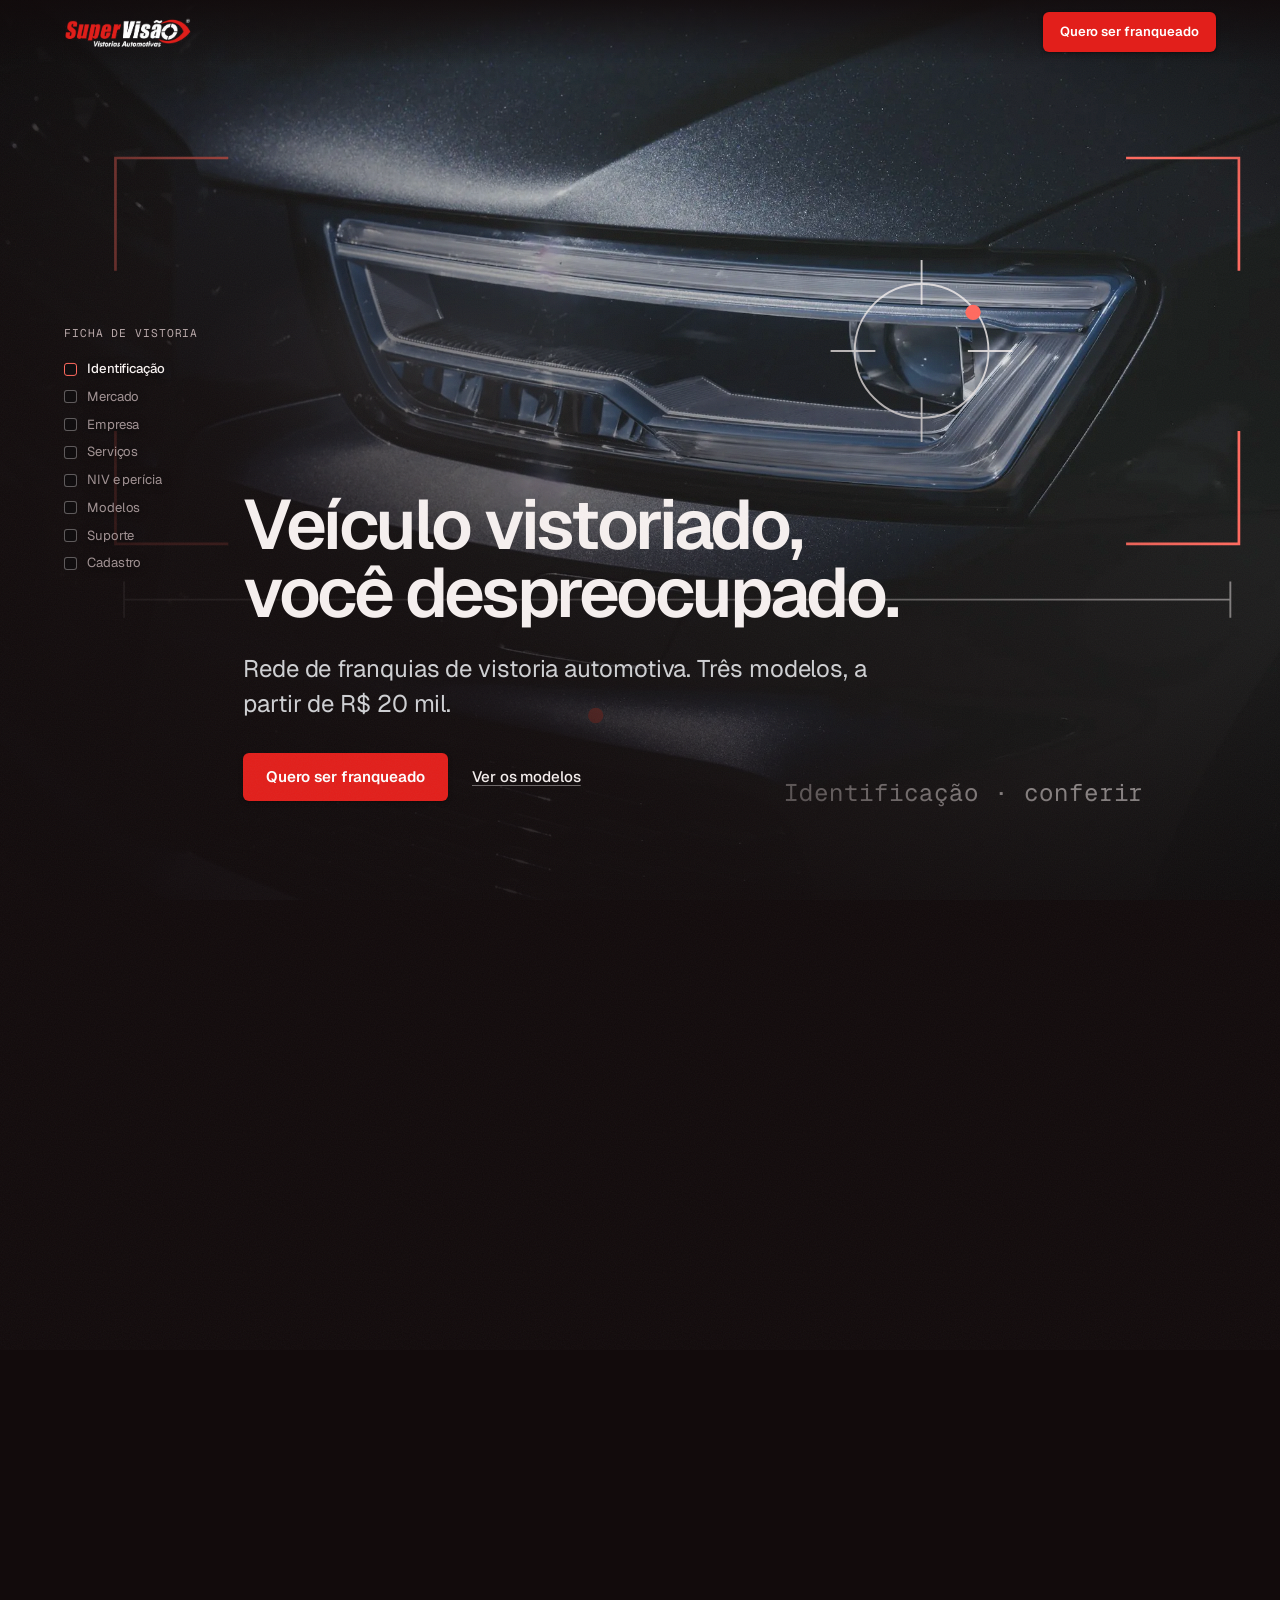
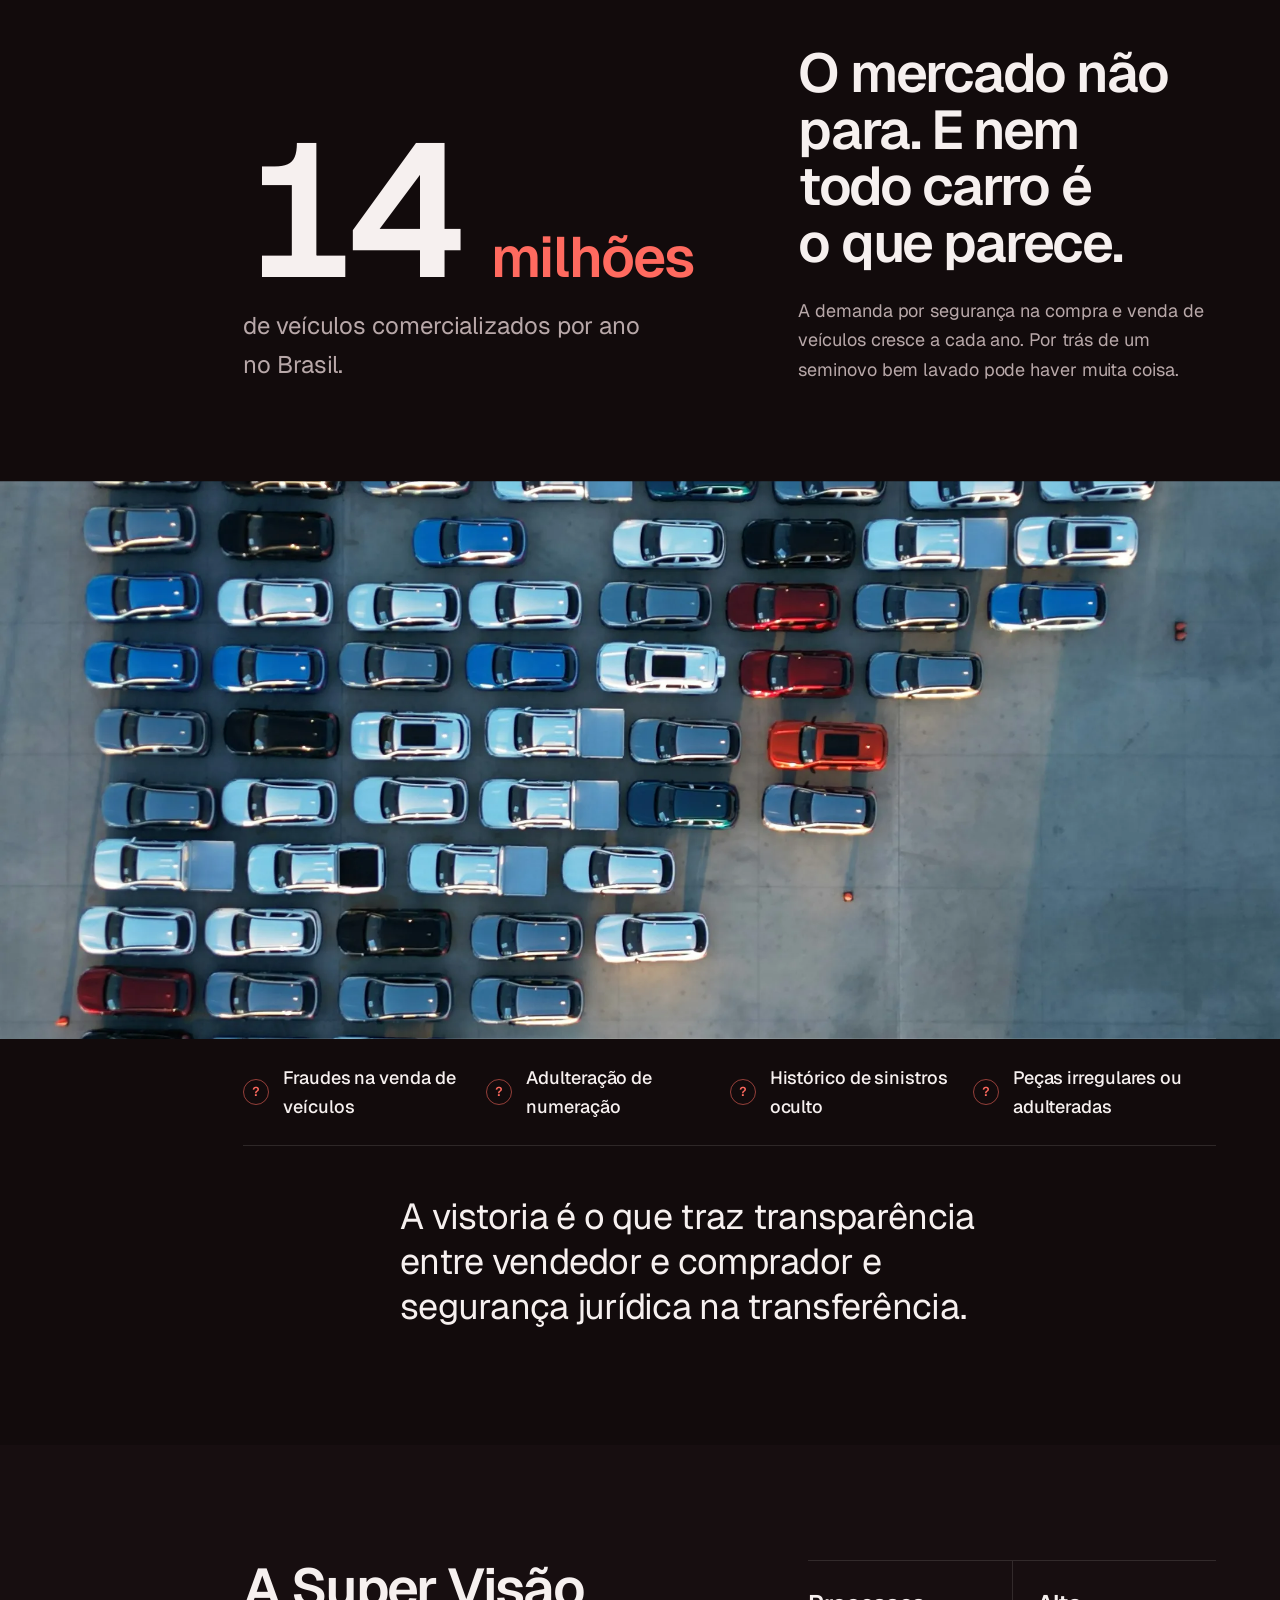
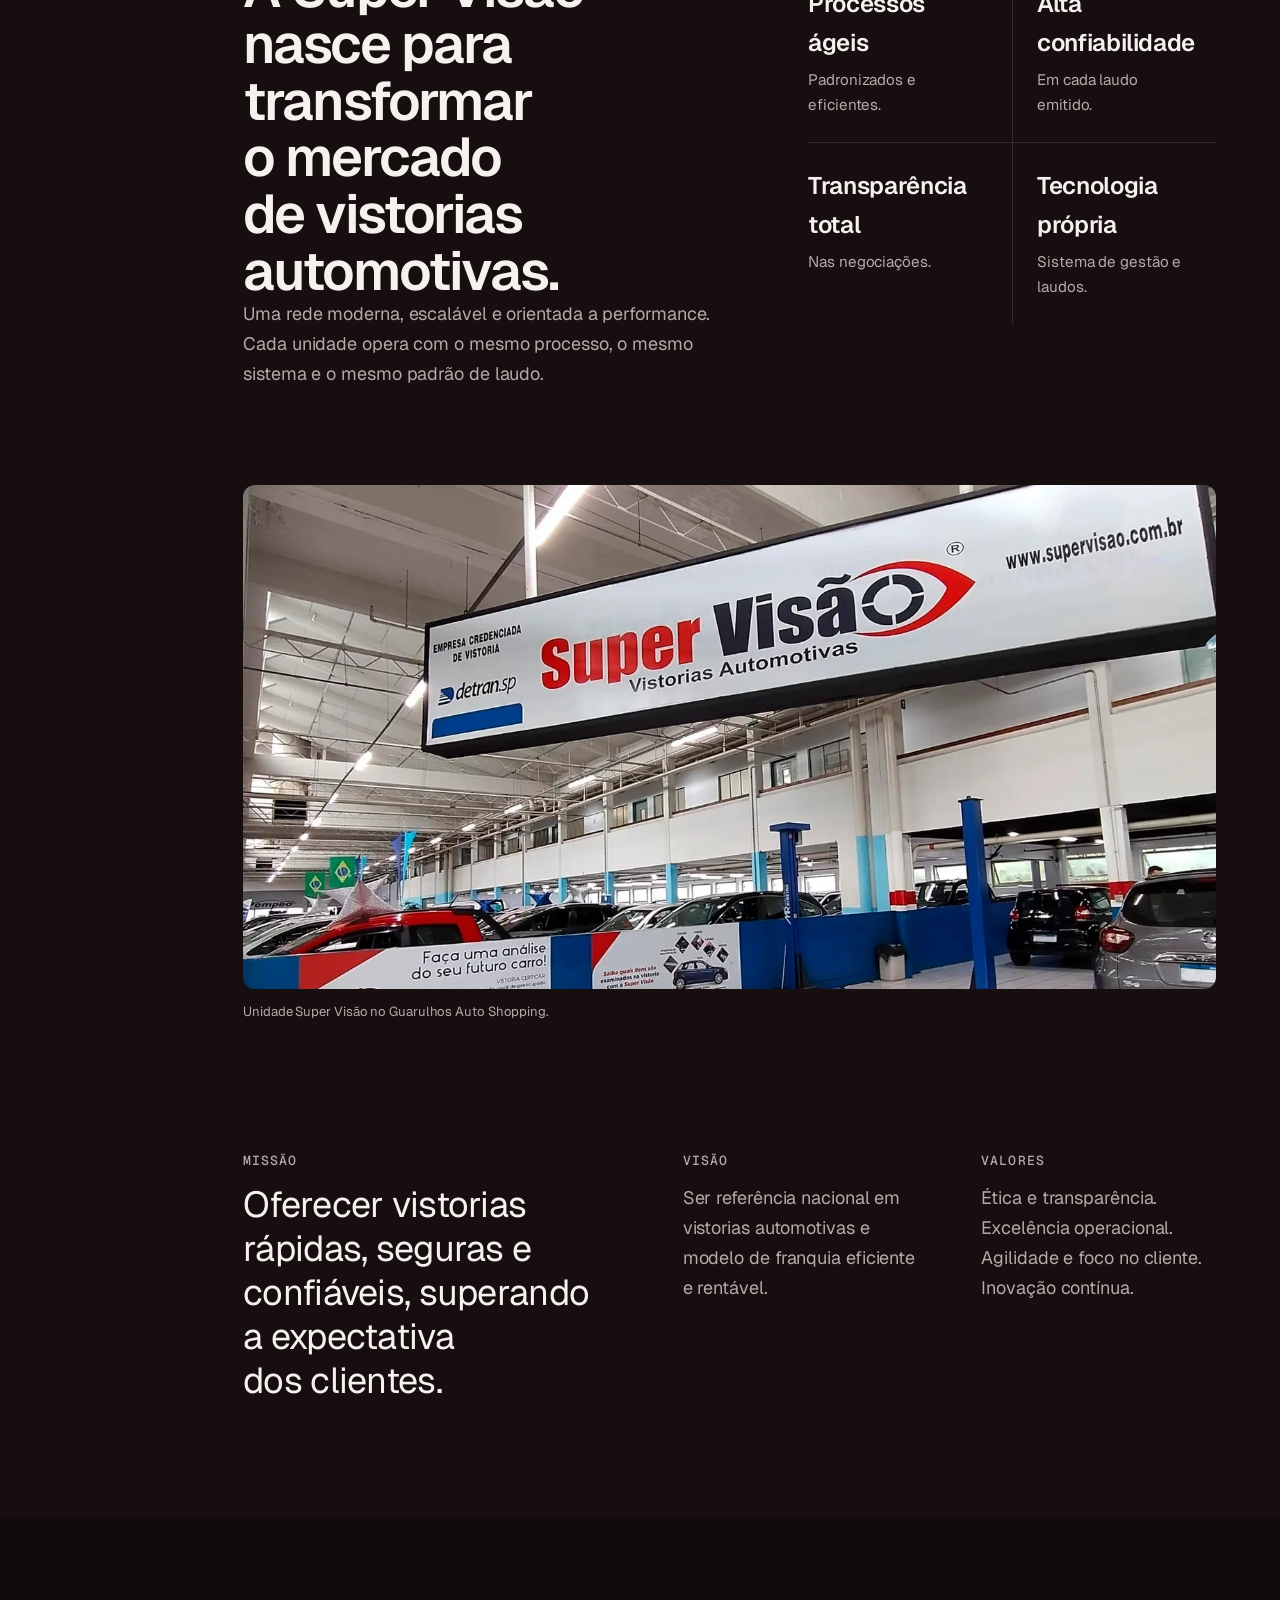
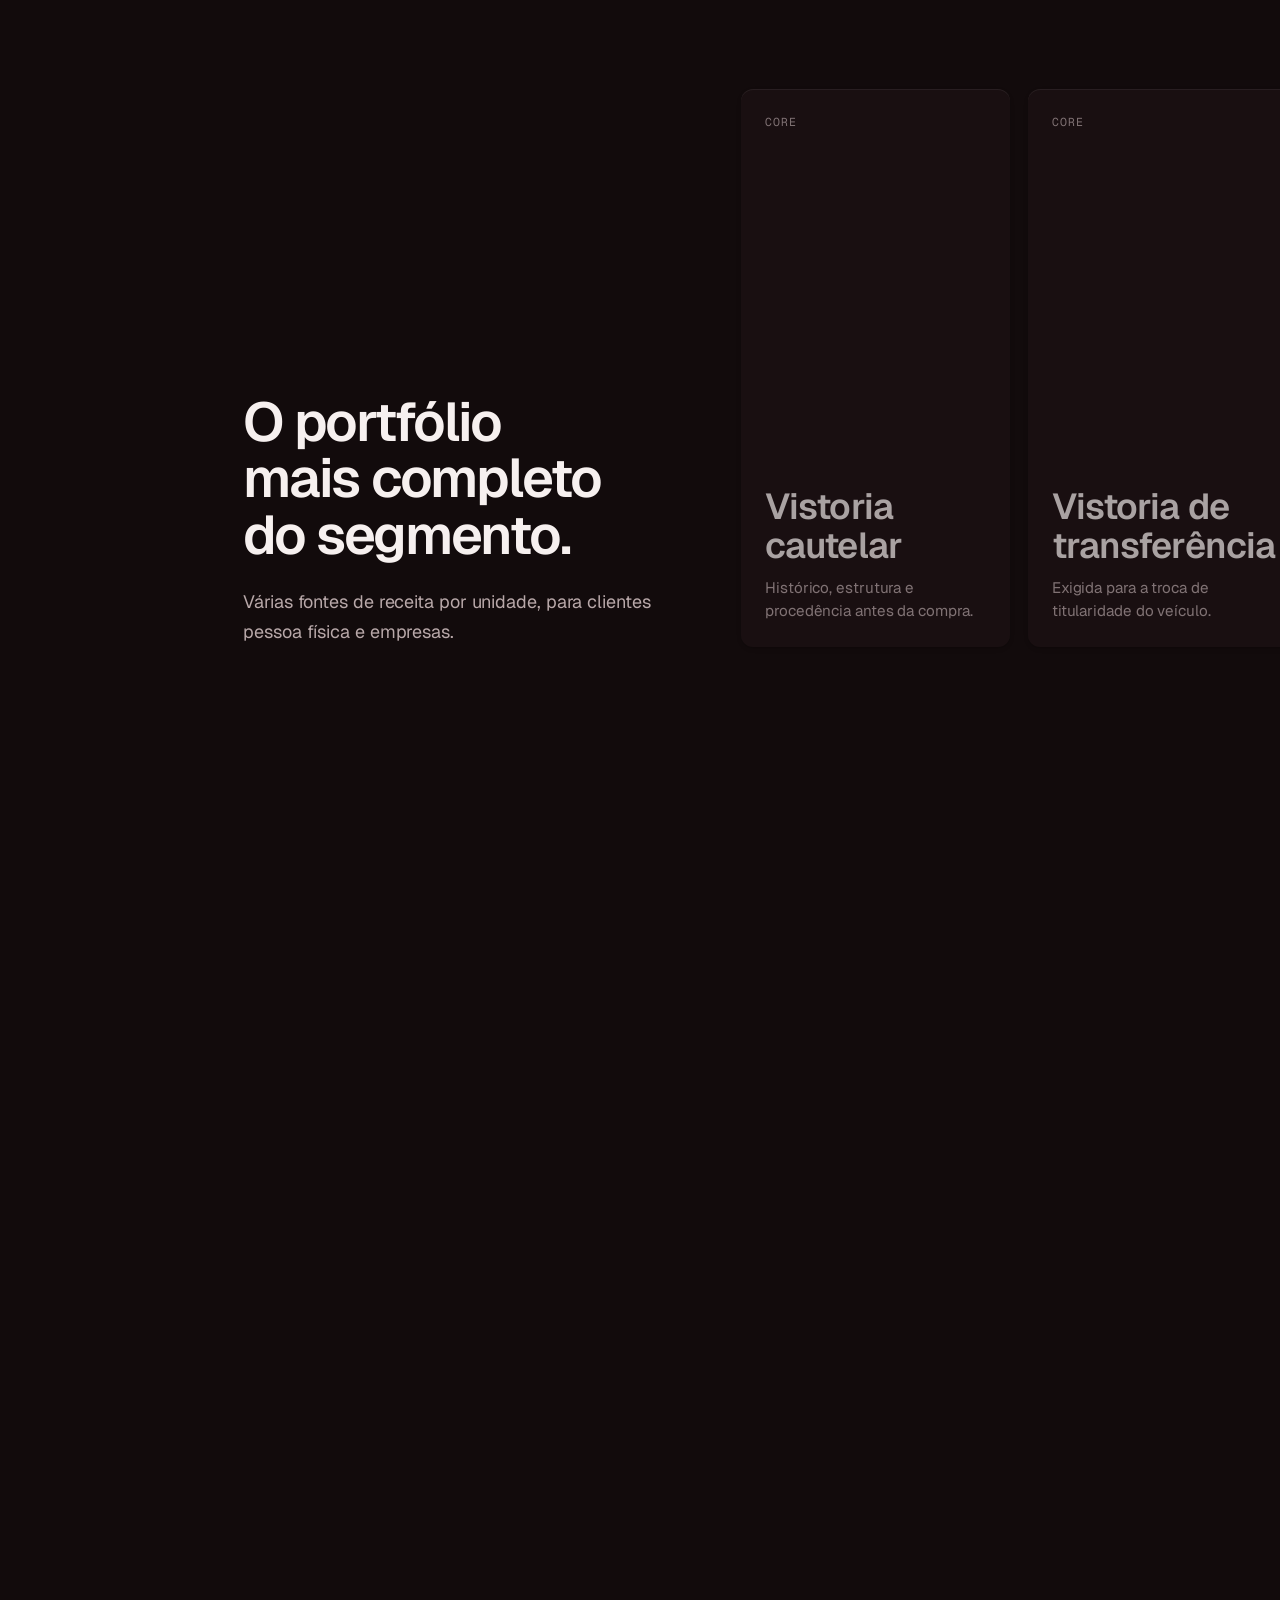
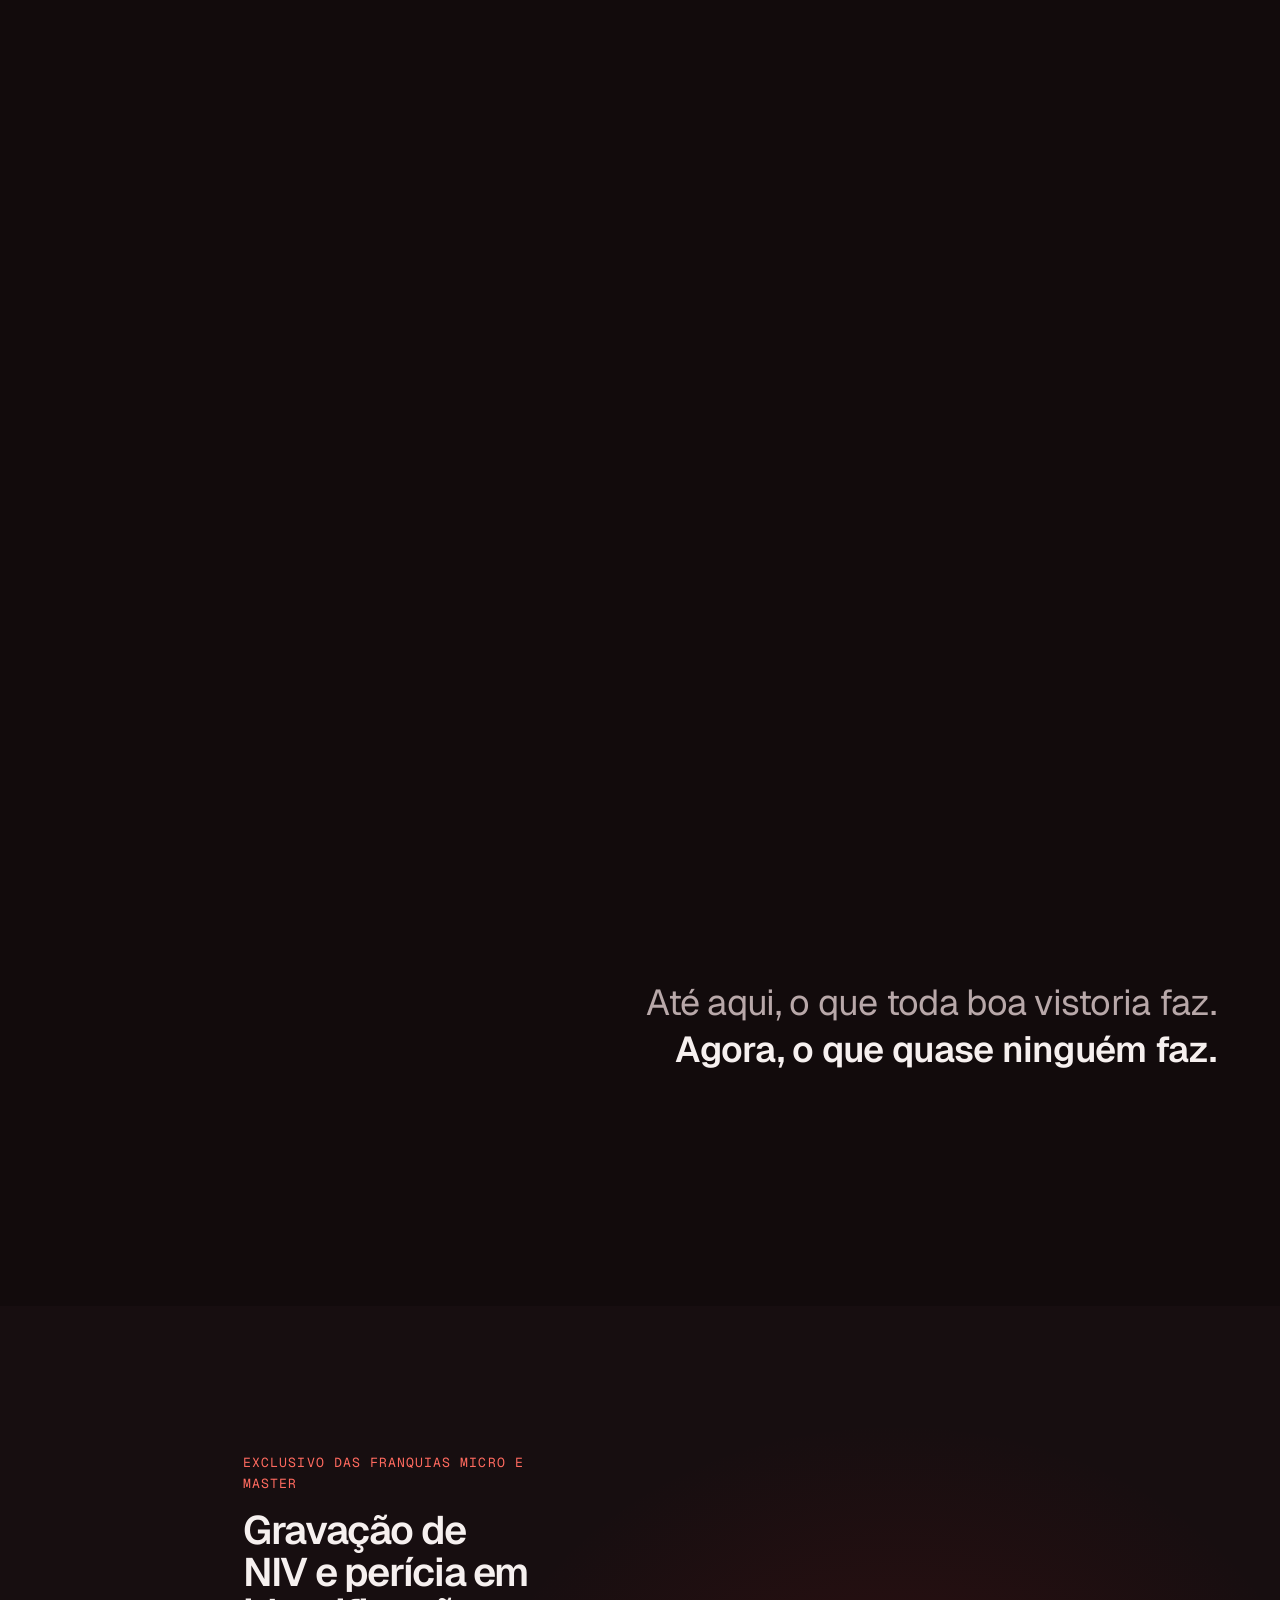
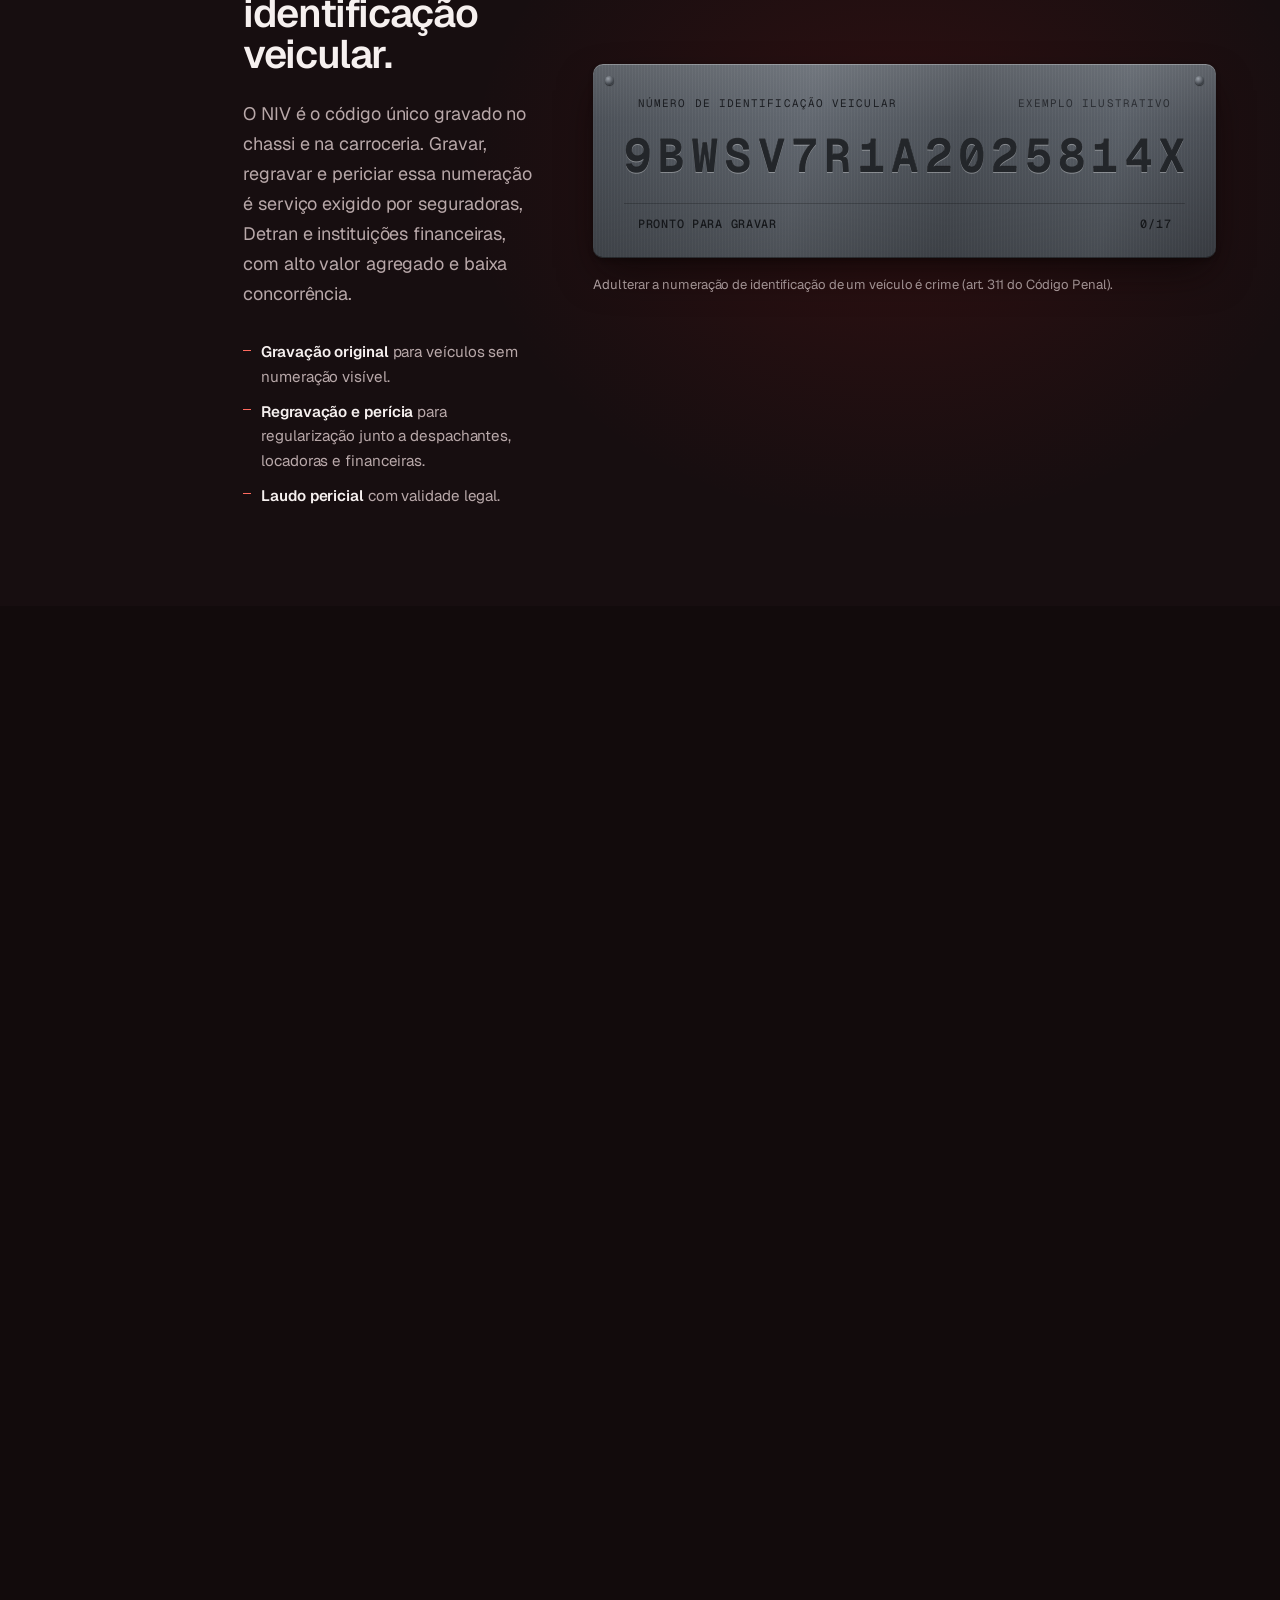
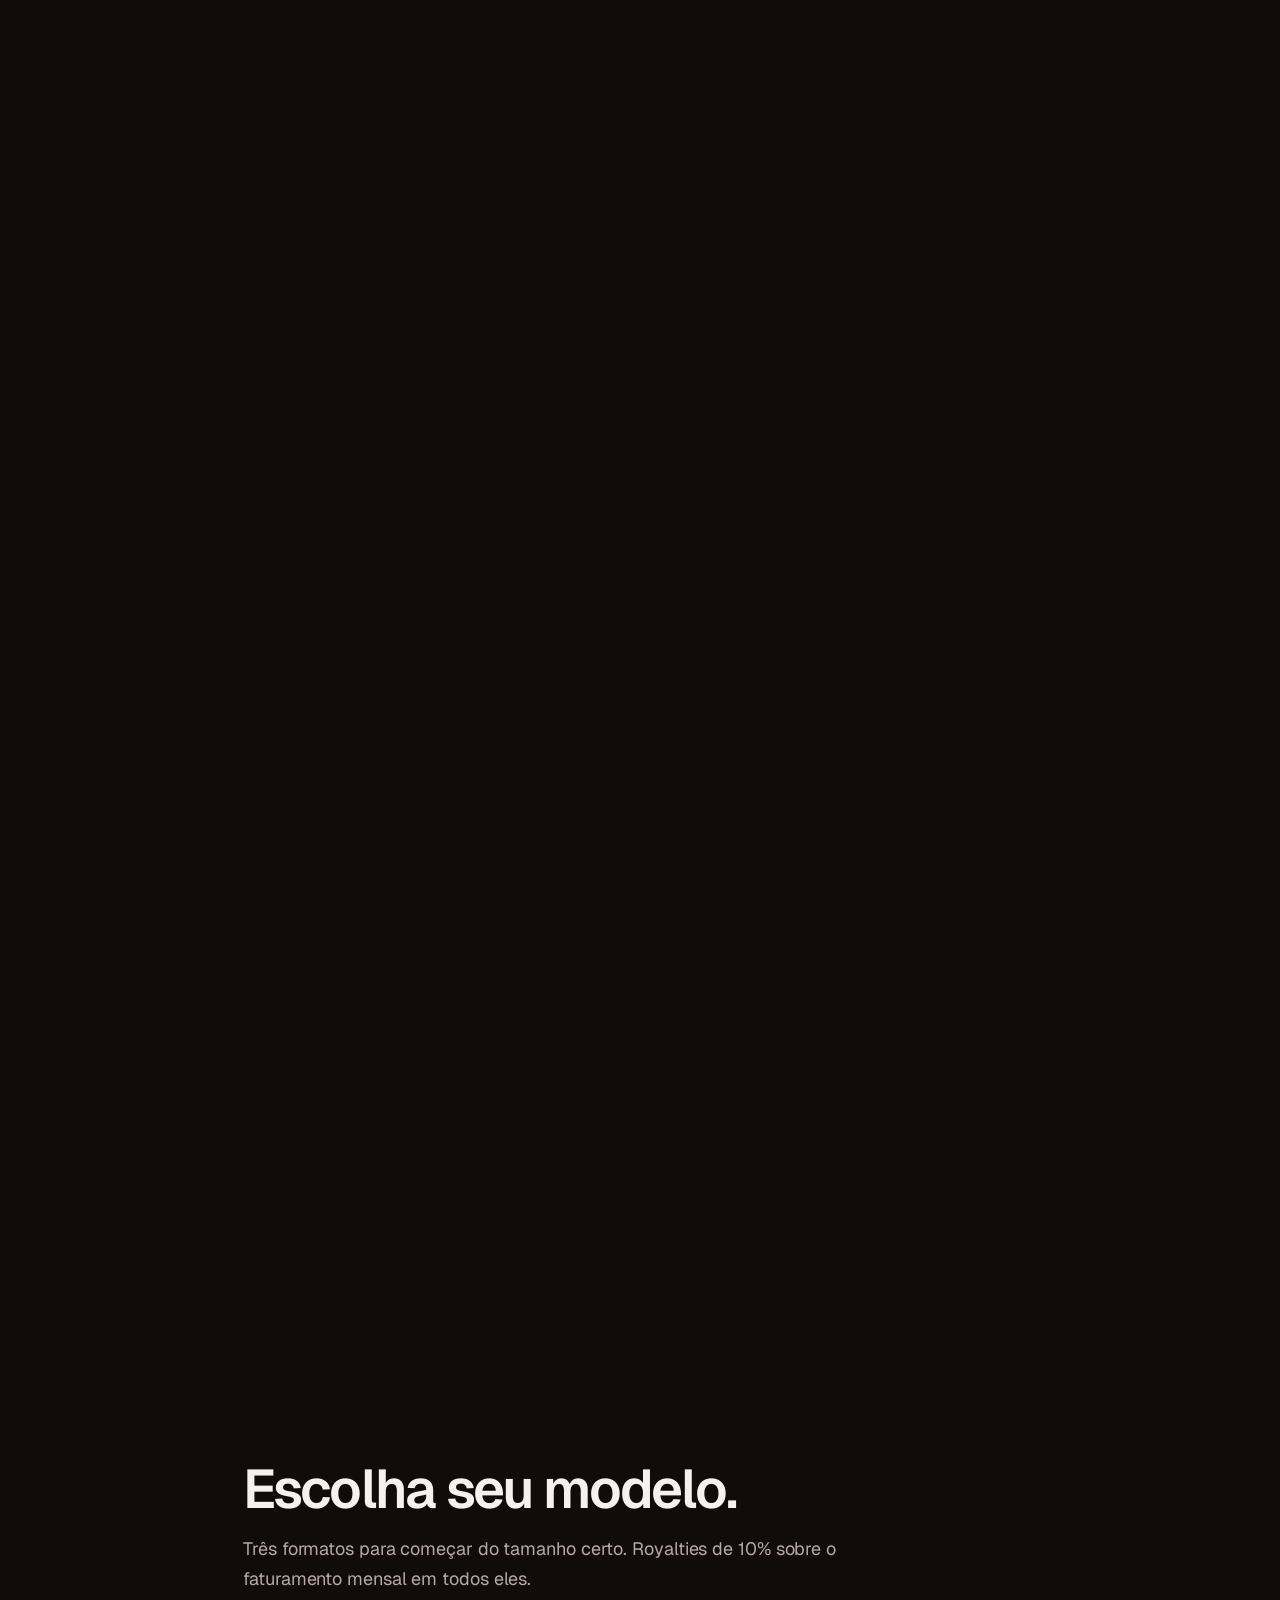
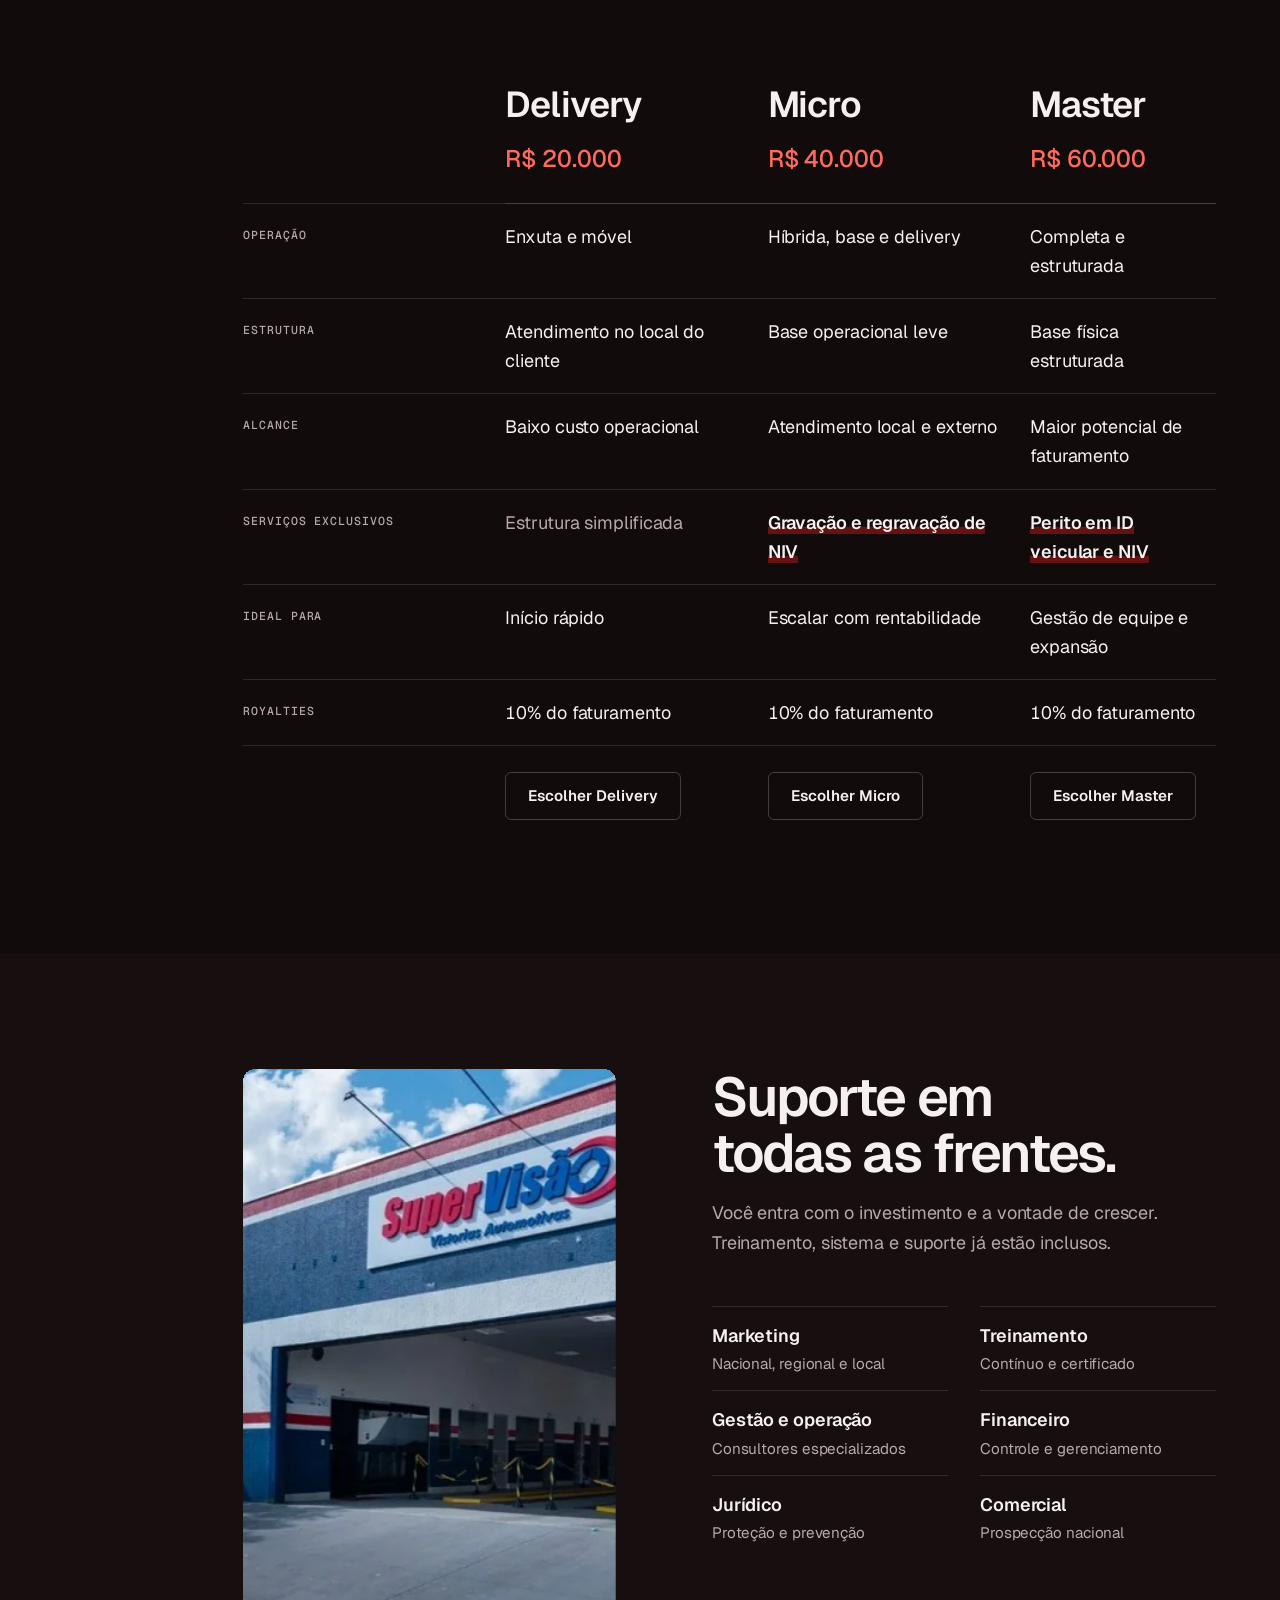
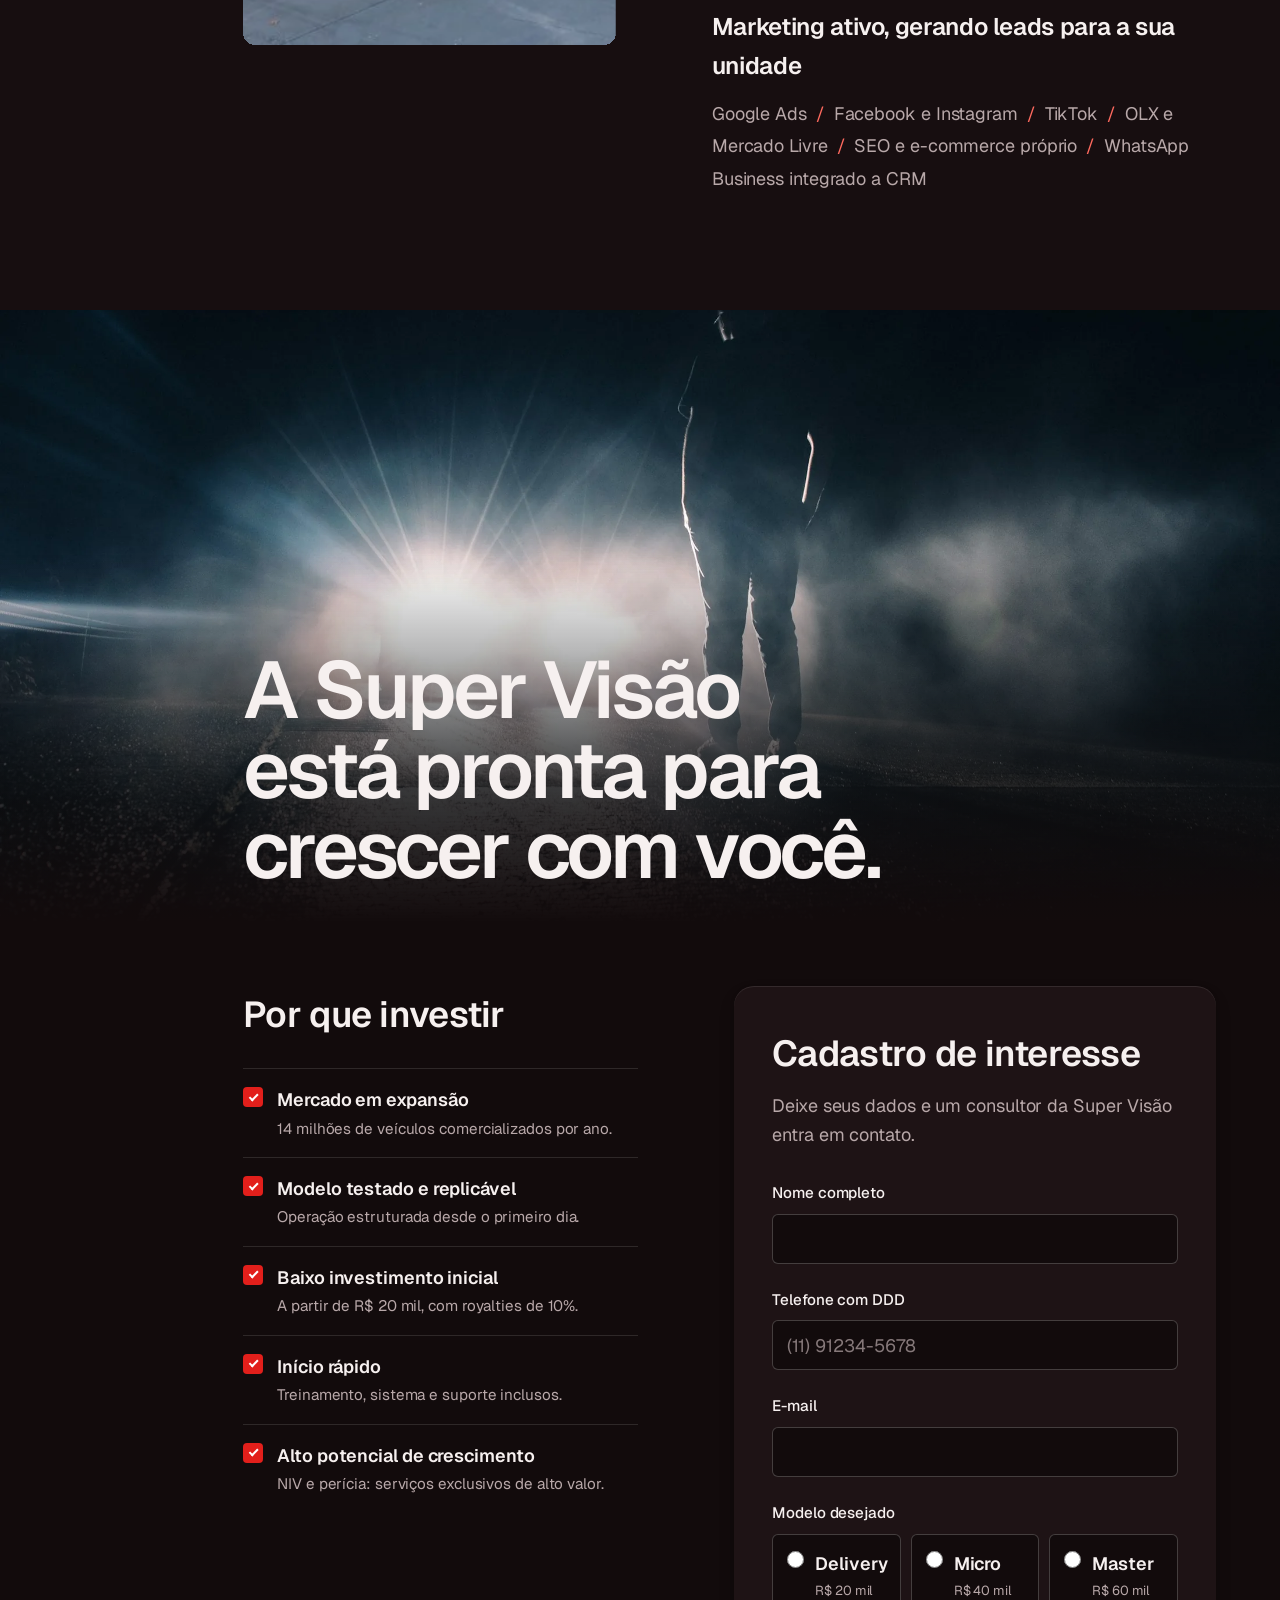
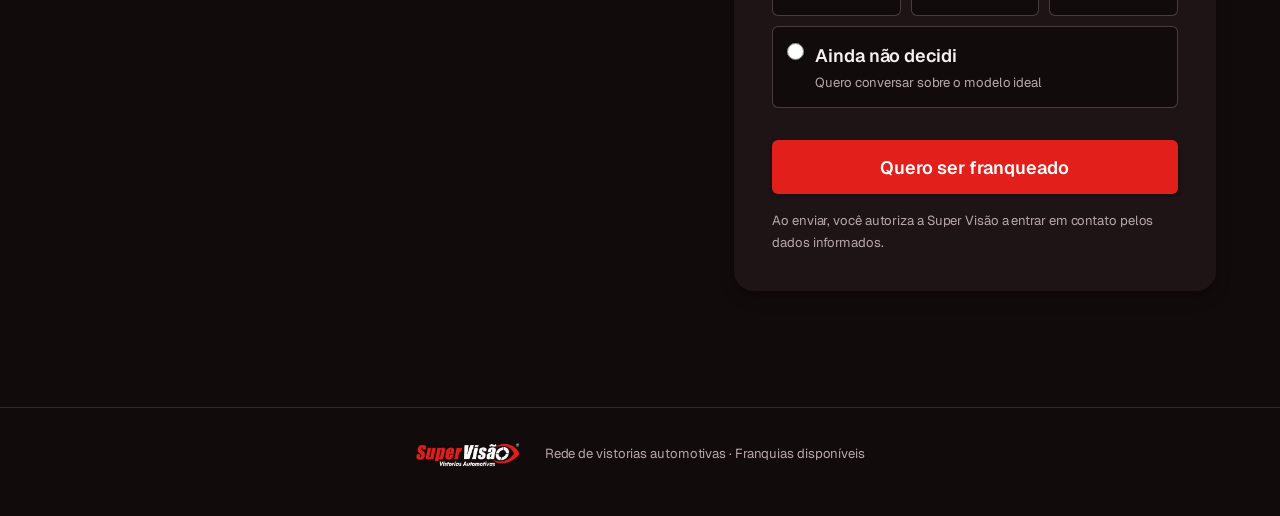
==== commit 32cb77ba: "Troca a marca para Super Visão Vistorias Automotivas A empresa correta é a Super Visão (supervisao.c" ====
--- a/index.html
+++ b/index.html
@@ -3,25 +3,13 @@
 <head>
 <meta charset="utf-8">
 <meta name="viewport" content="width=device-width, initial-scale=1, viewport-fit=cover">
-<title>3V · Franquias de vistoria automotiva</title>
+<title>Super Visão · Franquias de vistoria automotiva</title>
 <meta name="description" content="Rede de franquias de vistoria automotiva. Três modelos de franquia, a partir de R$ 20 mil, com gravação de NIV, perícia veicular e suporte completo.">
-<meta name="theme-color" content="#100b0c">
-<meta property="og:title" content="3V · Seja um franqueado">
+<meta name="theme-color" content="#120b0c">
+<meta property="og:title" content="Super Visão · Seja um franqueado">
 <meta property="og:description" content="Veículo vistoriado, você despreocupado. Três modelos de franquia, a partir de R$ 20 mil.">
 <meta property="og:image" content="assets/img/hero.webp">
-<link rel="icon" id="favicon" href="data:image/svg+xml,<svg xmlns='http://www.w3.org/2000/svg' viewBox='0 0 32 32'><rect width='32' height='32' rx='7' fill='%23a31526'/><text x='15' y='21.5' font-family='Arial' font-weight='700' font-size='14' fill='white' text-anchor='middle'>3V</text></svg>">
-<script>
-  /* Escolhe a marca antes da primeira pintura, para não piscar a paleta errada.
-     ?logo=1 ou ?logo=2 na URL vence; depois vale a última escolha do visitante. */
-  (function () {
-    var b = '1';
-    try {
-      var q = new URLSearchParams(location.search).get('logo');
-      b = (q === '1' || q === '2') ? q : (localStorage.getItem('3v-logo') || '1');
-    } catch (e) {}
-    document.documentElement.setAttribute('data-brand', b === '2' ? '2' : '1');
-  })();
-</script>
+<link rel="icon" href="data:image/svg+xml,<svg xmlns='http://www.w3.org/2000/svg' viewBox='0 0 32 32'><rect width='32' height='32' rx='7' fill='%23e21f1b'/><text x='16' y='21.5' font-family='Arial' font-weight='700' font-size='14' fill='white' text-anchor='middle'>SV</text></svg>">
 <link rel="preconnect" href="https://fonts.googleapis.com">
 <link rel="preconnect" href="https://fonts.gstatic.com" crossorigin>
 <link href="https://fonts.googleapis.com/css2?family=Geist:wght@400;500;600;700&family=Geist+Mono:wght@400;500;600&display=swap" rel="stylesheet">
@@ -36,17 +24,10 @@
 <div class="sc-grain" aria-hidden="true"></div>
 
 <header class="bar">
-  <a class="mark" href="#capa" aria-label="3V Terceira Visão, início">
-    <img class="mark__img--1" src="assets/img/logo1-mark.png" width="738" height="402" alt="">
-    <img class="mark__img--2" src="assets/img/logo2-mark.png" width="784" height="416" alt="">
+  <a class="mark" href="#capa" aria-label="Super Visão Vistorias Automotivas, início">
+    <img src="assets/img/logo-supervisao-branco.png" width="1404" height="372" alt="">
   </a>
-  <div class="bar__right">
-    <button type="button" class="tema" role="switch" aria-checked="false" aria-label="Tema: alterna entre o logo 1 (vinho) e o logo 2 (grafite)">
-      <span class="tema__label" aria-hidden="true">Tema</span>
-      <span class="tema__track" aria-hidden="true"><span class="tema__knob"></span></span>
-    </button>
-    <a class="btn btn--sm" href="#cadastro">Quero ser franqueado</a>
-  </div>
+  <a class="btn btn--sm" href="#cadastro">Quero ser franqueado</a>
 </header>
 
 <!-- A ficha de vistoria: o checklist do laudo. Cada item vira "conforme"
@@ -148,7 +129,7 @@
   <section id="empresa" class="empresa">
     <div class="wrap empresa__grid">
       <div class="empresa__lead sc-stack" data-sc-in data-sc-stagger="60">
-        <h2 class="h2">A 3V nasce para transformar o mercado de vistorias automotivas.</h2>
+        <h2 class="h2">A Super Visão nasce para transformar o mercado de vistorias automotivas.</h2>
         <p class="body">Uma rede moderna, escalável e orientada a performance. Cada unidade opera com o mesmo processo, o mesmo sistema e o mesmo padrão de laudo.</p>
       </div>
       <dl class="pilares" data-sc-in data-sc-stagger="70">
@@ -157,6 +138,12 @@
         <div><dt>Transparência total</dt><dd>Nas negociações.</dd></div>
         <div><dt>Tecnologia própria</dt><dd>Sistema de gestão e laudos.</dd></div>
       </dl>
+    </div>
+    <div class="wrap loja" data-sc-in>
+      <figure class="loja__img">
+        <img src="assets/img/loja-guarulhos.webp" width="1400" height="1259" alt="Unidade Super Visão dentro do Guarulhos Auto Shopping, com o letreiro da marca sobre a área de vistoria." loading="lazy">
+      </figure>
+      <p class="loja__cap">Unidade Super Visão no Guarulhos Auto Shopping.</p>
     </div>
     <div class="wrap mvv" data-sc-in data-sc-stagger="70">
       <div class="mvv__missao">
@@ -221,8 +208,8 @@
       <div class="plate-wrap">
         <div class="plate" data-niv data-sc-verify-state="0:0">
           <p class="plate__label"><span>Número de identificação veicular</span><span>Exemplo ilustrativo</span></p>
-          <p class="plate__code" aria-label="Exemplo de NIV: 9BV3VSTR1A2025814">
-            <span>9</span><span>B</span><span>V</span><span>3</span><span>V</span><span>S</span><span>T</span><span>R</span><span>1</span><span>A</span><span>2</span><span>0</span><span>2</span><span>5</span><span>8</span><span>1</span><span>4</span>
+          <p class="plate__code" aria-label="Exemplo de NIV: 9BWSV7R1A2025814X">
+            <span>9</span><span>B</span><span>W</span><span>S</span><span>V</span><span>7</span><span>R</span><span>1</span><span>A</span><span>2</span><span>0</span><span>2</span><span>5</span><span>8</span><span>1</span><span>4</span><span>X</span>
           </p>
           <div class="plate__lens" aria-hidden="true"></div>
           <p class="plate__status" aria-hidden="true"><span class="plate__phase">Pronto para gravar</span><span class="plate__count"></span></p>
@@ -242,7 +229,7 @@
       </div>
       <div class="tabela-wrap" data-sc-in>
         <table class="tabela">
-          <caption class="sr-only">Comparativo dos modelos de franquia 3V</caption>
+          <caption class="sr-only">Comparativo dos modelos de franquia Super Visão</caption>
           <thead>
             <tr>
               <td></td>
@@ -274,7 +261,7 @@
     <div class="wrap suporte__grid">
       <figure class="suporte__media">
         <div class="suporte__img" data-sc-parallax="-1.1">
-          <img src="assets/img/fachada.webp" width="1024" height="768" alt="Fachada de uma unidade 3ª Visão, com o letreiro Perícias e Vistorias Automotivas e o portão aberto." loading="lazy">
+          <img src="assets/img/fachada.webp" width="1000" height="665" alt="Fachada de uma unidade Super Visão, com o letreiro da marca e a área de vistoria aberta." loading="lazy">
         </div>
       </figure>
       <div class="suporte__text">
@@ -305,7 +292,7 @@
     <figure class="cadastro__band">
       <img src="assets/img/neblina.webp" width="2200" height="1467" alt="Uma pessoa de pé diante dos faróis de um carro numa estrada com neblina, à noite." loading="lazy">
       <div class="sc-scrim sc-scrim--band" aria-hidden="true"></div>
-      <h2 class="cadastro__title wrap">A 3V está pronta para crescer com você.</h2>
+      <h2 class="cadastro__title wrap">A Super Visão está pronta para crescer com você.</h2>
     </figure>
 
     <div class="wrap cadastro__grid">
@@ -320,11 +307,16 @@
         </ul>
       </div>
 
-      <form class="form" id="form-cadastro" action="https://formsubmit.co/dani.augusto.gomes@hotmail.com" method="POST" novalidate>
+      <!-- EmailJS: preencha as três chaves abaixo (veja README). Enquanto estiverem
+           vazias, o envio usa o FormSubmit como reserva. -->
+      <form class="form" id="form-cadastro" action="https://formsubmit.co/dani.augusto.gomes@hotmail.com" method="POST" novalidate
+            data-emailjs-service="service_is2qo8c"
+            data-emailjs-template="template_fdag7cc"
+            data-emailjs-key="fVbebz5TDqIHw4vhJ">
         <h3 class="form__title">Cadastro de interesse</h3>
-        <p class="form__intro">Deixe seus dados e um consultor da 3V entra em contato.</p>
-
-        <input type="hidden" name="_subject" value="Novo cadastro de franqueado · 3V">
+        <p class="form__intro">Deixe seus dados e um consultor da Super Visão entra em contato.</p>
+
+        <input type="hidden" name="_subject" value="Novo cadastro de franqueado · Super Visão">
         <input type="hidden" name="_template" value="table">
         <input type="hidden" name="_captcha" value="false">
         <div class="hp" aria-hidden="true"><label>Não preencha<input type="text" name="_honey" tabindex="-1" autocomplete="off"></label></div>
@@ -341,7 +333,7 @@
         </div>
         <div class="field">
           <label for="f-email">E-mail</label>
-          <input id="f-email" name="E-mail" type="email" autocomplete="email" required aria-describedby="e-email">
+          <input id="f-email" name="email" type="email" autocomplete="email" required aria-describedby="e-email">
           <p class="field__err" id="e-email" aria-live="polite"></p>
         </div>
 
@@ -350,26 +342,25 @@
           <label class="opt"><input type="radio" name="Modelo" value="Delivery (R$ 20.000)" data-modelo="delivery" required><span class="opt__name">Delivery</span><span class="opt__meta">R$ 20 mil</span></label>
           <label class="opt"><input type="radio" name="Modelo" value="Micro (R$ 40.000)" data-modelo="micro"><span class="opt__name">Micro</span><span class="opt__meta">R$ 40 mil</span></label>
           <label class="opt"><input type="radio" name="Modelo" value="Master (R$ 60.000)" data-modelo="master"><span class="opt__name">Master</span><span class="opt__meta">R$ 60 mil</span></label>
-          <label class="opt opt--open"><input type="radio" name="Modelo" value="Ainda não decidi (aberto a negociar o modelo)" data-modelo="indeciso"><span class="opt__name">Ainda não decidi</span><span class="opt__meta">Quero conversar sobre o modelo ideal</span></label>
+          <label class="opt opt--open"><input type="radio" name="Modelo" value="Ainda não decidi" data-modelo="indeciso"><span class="opt__name">Ainda não decidi</span><span class="opt__meta">Quero conversar sobre o modelo ideal</span></label>
           <p class="field__err" id="e-modelo" aria-live="polite"></p>
         </fieldset>
 
         <button class="btn btn--full" type="submit">Quero ser franqueado</button>
         <p class="form__status" role="status" aria-live="polite"></p>
-        <p class="form__legal">Ao enviar, você autoriza a 3V a entrar em contato pelos dados informados.</p>
+        <p class="form__legal">Ao enviar, você autoriza a Super Visão a entrar em contato pelos dados informados.</p>
       </form>
 
       <div class="form-done" hidden tabindex="-1">
         <p class="form-done__mark" aria-hidden="true"></p>
         <h3 class="form-done__title">Cadastro recebido.</h3>
-        <p class="body">Obrigado, <span data-done-nome></span>. Um consultor da 3V vai falar com você em breve pelo telefone ou e-mail informado.</p>
+        <p class="body">Obrigado, <span data-done-nome></span>. Um consultor da Super Visão vai falar com você em breve pelo telefone ou e-mail informado.</p>
       </div>
     </div>
 
     <footer class="foot wrap">
-      <p class="mark mark--foot"><img class="mark__img--1" src="assets/img/logo1-mark.png" width="738" height="402" alt="3V Terceira Visão"><img class="mark__img--2" src="assets/img/logo2-mark.png" width="784" height="416" alt="3V Terceira Visão"></p>
+      <p class="mark mark--foot"><img src="assets/img/logo-supervisao-branco.png" width="1404" height="372" alt="Super Visão Vistorias Automotivas"></p>
       <p>Rede de vistorias automotivas · Franquias disponíveis</p>
-      <p>Fotos de veículos: Unsplash</p>
     </footer>
   </section>
 
--- a/site.css
+++ b/site.css
@@ -1,4 +1,4 @@
-/* V3 Vistoria · estilos da página.
+/* Super Visão · estilos da página.
    O engine (scrollcraft.css) é o mecanismo; aqui só tokens e markup próprio. */
 
 :root {
@@ -13,34 +13,21 @@
   :root { --margin: clamp(176px, 14vw, 216px); }
 }
 
-/* ------------------------------------------------- as duas marcas --
-   O seletor no cabeçalho troca data-brand no <html>. Cada logo traz a
-   paleta da página: só tokens; o resto do CSS não sabe qual está ativa.
-   --sc-accent preenche (botões, caixas). --accent-fg é o mesmo vermelho
-   clareado para texto e traço sobre fundo escuro, que precisa de 4.5:1. */
-:root, [data-brand="1"] {           /* Logo 1: branco sobre vinho */
-  --sc-canvas:     #100b0c;
-  --sc-surface:    #1c1416;
-  --ground-2:      #160f11;
-  --sc-ink:        #f5efee;
-  --sc-ink-soft:   #b4a6a8;
-  --sc-accent:     #b8182d;
+/* -------------------------------------------------------- a marca --
+   Super Visão: o vermelho do logo é a cor principal. --sc-accent preenche
+   (botões, caixas, cabeçalho da tabela); --accent-fg é o mesmo vermelho
+   clareado para texto e traço sobre o fundo escuro, que precisa de 4.5:1.
+   O azul-marinho da marca fica no logo. */
+:root {
+  --sc-canvas:     #120b0c;
+  --sc-surface:    #1e1315;
+  --ground-2:      #170e10;
+  --sc-ink:        #f6f0ef;
+  --sc-ink-soft:   #b8a8a9;
+  --sc-accent:     #e21f1b;
   --sc-accent-ink: #ffffff;
-  --accent-fg:     #ff6b79;
-  --brand-tile:    #a31526;
-  --sc-shadow-color: 350 40% 3%;
-}
-[data-brand="2"] {                  /* Logo 2: branco e ponto vermelho sobre grafite */
-  --sc-canvas:     #1b2226;
-  --sc-surface:    #263036;
-  --ground-2:      #20282d;
-  --sc-ink:        #f2f4f5;
-  --sc-ink-soft:   #a9b3b9;
-  --sc-accent:     #c41532;
-  --sc-accent-ink: #ffffff;
-  --accent-fg:     #ff7584;
-  --brand-tile:    transparent;
-  --sc-shadow-color: 205 30% 6%;
+  --accent-fg:     #ff6a5f;
+  --sc-shadow-color: 355 40% 3%;
 }
 :focus-visible { outline-color: var(--accent-fg); }
 
@@ -116,46 +103,12 @@
   padding-inline: var(--sc-gutter);
   background: linear-gradient(to bottom, color-mix(in oklab, var(--sc-canvas) 82%, transparent), transparent);
 }
-.mark {
-  display: inline-flex; align-items: center; text-decoration: none; margin: 0;
-  background: var(--brand-tile); border-radius: 6px;
-  padding: 5px 9px;
-}
-[data-brand="2"] .mark { padding-inline: 0; }
+.mark { display: inline-flex; align-items: center; text-decoration: none; margin: 0; }
 .mark img { height: 34px; width: auto; }
-.mark__img--2, [data-brand="2"] .mark__img--1 { display: none; }
-[data-brand="2"] .mark__img--2 { display: block; }
-
-/* seletor de logo: funciona como um seletor de tema claro/escuro */
-.bar__right { display: flex; align-items: center; gap: 12px; }
-.tema {
-  display: inline-flex; align-items: center; gap: 10px;
-  min-height: 44px; padding: 0 4px;
-  border: 0; background: transparent; cursor: pointer;
-  color: var(--sc-ink); font-size: var(--sc-t-sm); font-weight: 500;
-  border-radius: var(--sc-r-pill);
-}
-.tema__track {
-  position: relative; display: block;
-  width: 58px; height: 30px; border-radius: 999px;
-  background: #a31526;
-  box-shadow: inset 0 0 0 1px rgb(255 255 255 / 0.16), inset 0 1px 2px rgb(0 0 0 / 0.3);
-  transition: background-color 220ms var(--sc-ease-out);
-}
-.tema__knob {
-  position: absolute; top: 3px; left: 3px;
-  width: 24px; height: 24px; border-radius: 50%;
-  background: #fff;
-  box-shadow: 0 1px 3px rgb(0 0 0 / 0.35);
-  transition: transform 240ms var(--sc-ease-out);
-}
-[data-brand="2"] .tema__track { background: #33404a; }
-[data-brand="2"] .tema__knob { transform: translateX(28px); }
-.tema:active .tema__knob { scale: 0.92; }
-@media (prefers-reduced-motion: reduce) { .tema__track, .tema__knob { transition: none; } }
+
 @media (max-width: 560px) {
-  .bar .btn--sm { display: none; }
-  .mark img { height: 30px; }
+  .bar .btn { min-height: 36px; padding: 0 12px; }
+  .mark img { height: 26px; }
 }
 
 /* --------------------------------------------- ficha de vistoria (nav) -- */
@@ -363,6 +316,15 @@
 .pilares > div:nth-child(even) { padding-left: var(--sc-5); border-left: 1px solid var(--sc-hairline); }
 .pilares dt { font-weight: 600; font-size: var(--sc-t-lg); letter-spacing: -0.015em; }
 .pilares dd { margin: 6px 0 0; color: var(--sc-ink-soft); font-size: var(--sc-t-sm); }
+.loja {
+  margin: var(--sc-9) auto 0; position: relative;
+}
+.loja__img {
+  margin: 0; overflow: hidden; border-radius: var(--sc-r-md);
+  height: clamp(280px, 56vh, 620px);
+}
+.loja__img img { width: 100%; height: 100%; object-fit: cover; object-position: 50% 38%; }
+.loja__cap { margin: var(--sc-3) 0 0; font-size: var(--sc-t-xs); color: var(--sc-ink-soft); }
 .mvv {
   margin-top: var(--sc-10);
   display: grid; gap: var(--sc-7);
@@ -655,7 +617,8 @@
   box-shadow: var(--sc-edge), var(--sc-e2);
 }
 .form__intro { margin: var(--sc-2) 0 var(--sc-6); color: var(--sc-ink-soft); }
-.hp { position: absolute; left: -9999px; width: 1px; height: 1px; overflow: hidden; }
+/* armadilha para robôs: display:none para o preenchimento automático do navegador nunca tocar nela */
+.hp { display: none !important; }
 .field { margin-bottom: var(--sc-5); }
 .field label, .modelo legend { display: block; font-weight: 500; font-size: var(--sc-t-sm); margin-bottom: 8px; }
 .field input {
@@ -717,14 +680,15 @@
 .form-done__title { margin: 0 0 var(--sc-3); font-size: var(--sc-t-2xl); font-weight: 600; letter-spacing: -0.03em; }
 
 .foot {
-  display: flex; flex-wrap: wrap; align-items: center; gap: var(--sc-3) var(--sc-6);
+  display: flex; flex-wrap: wrap; align-items: center; justify-content: center; gap: var(--sc-3) var(--sc-5);
   padding-block: var(--sc-6) var(--sc-7);
+  padding-inline: var(--sc-gutter);   /* simétrico: centraliza na página toda, ignorando a coluna da ficha */
+  text-align: center;
   border-top: 1px solid var(--sc-hairline);
   color: var(--sc-ink-soft); font-size: var(--sc-t-xs);
 }
 .foot p { margin: 0; }
-.mark--foot { margin-right: auto; }
-.mark--foot img { height: 30px; }
+.mark--foot img { height: 28px; }
 
 /* ---------------------------------------------------- movimento reduzido -- */
 @media (prefers-reduced-motion: reduce) {
